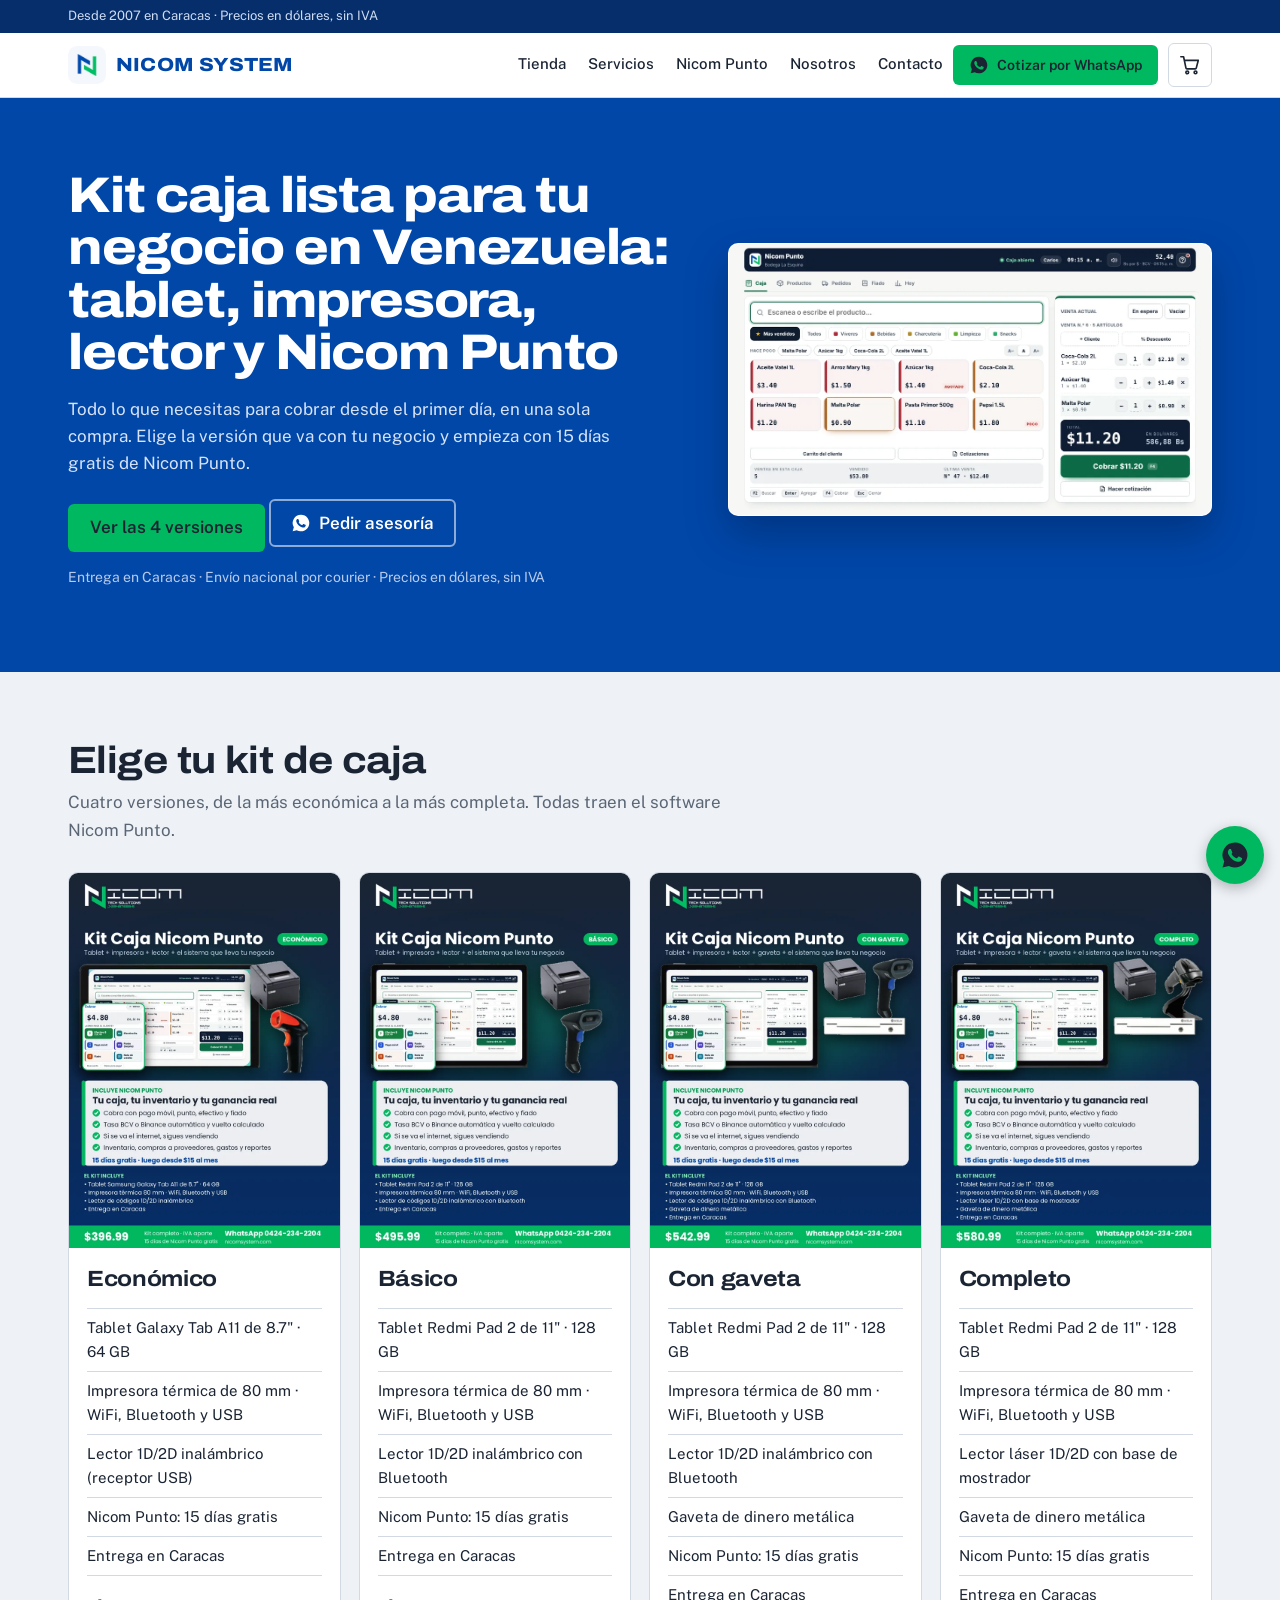
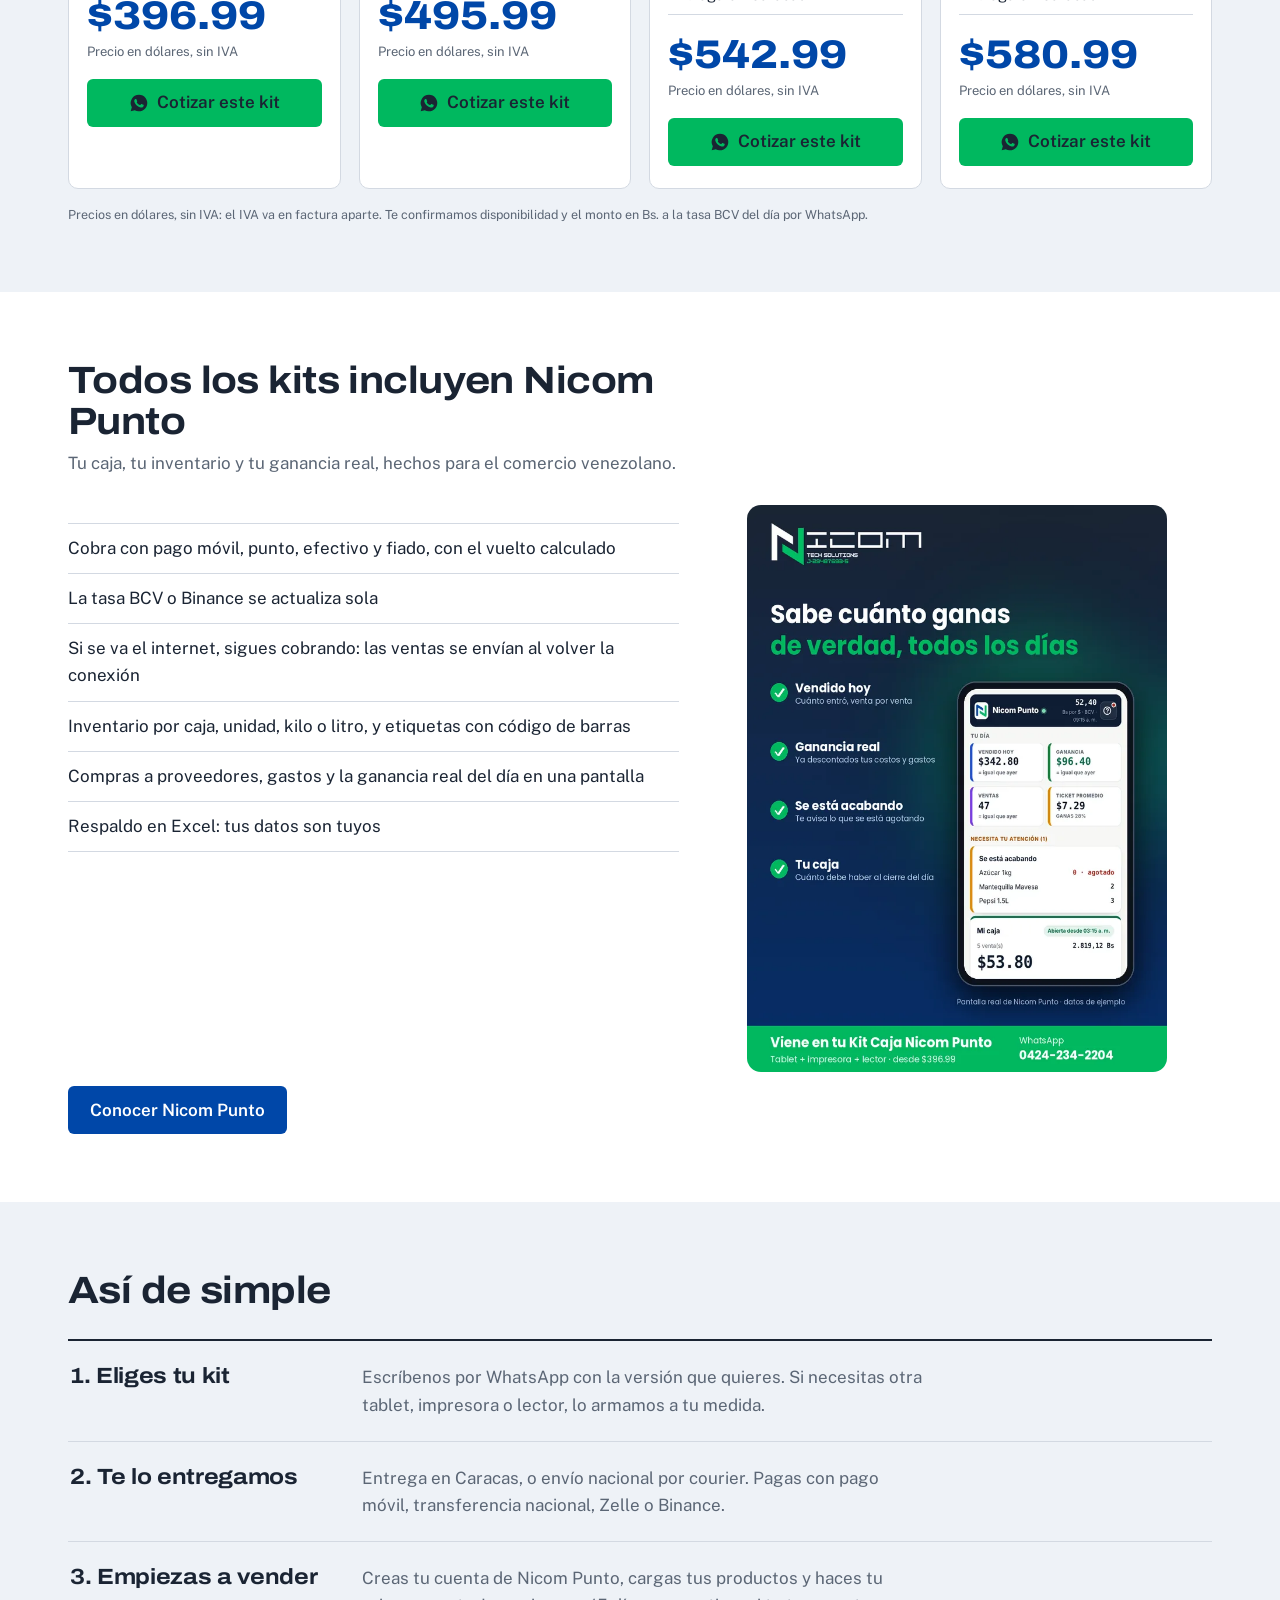
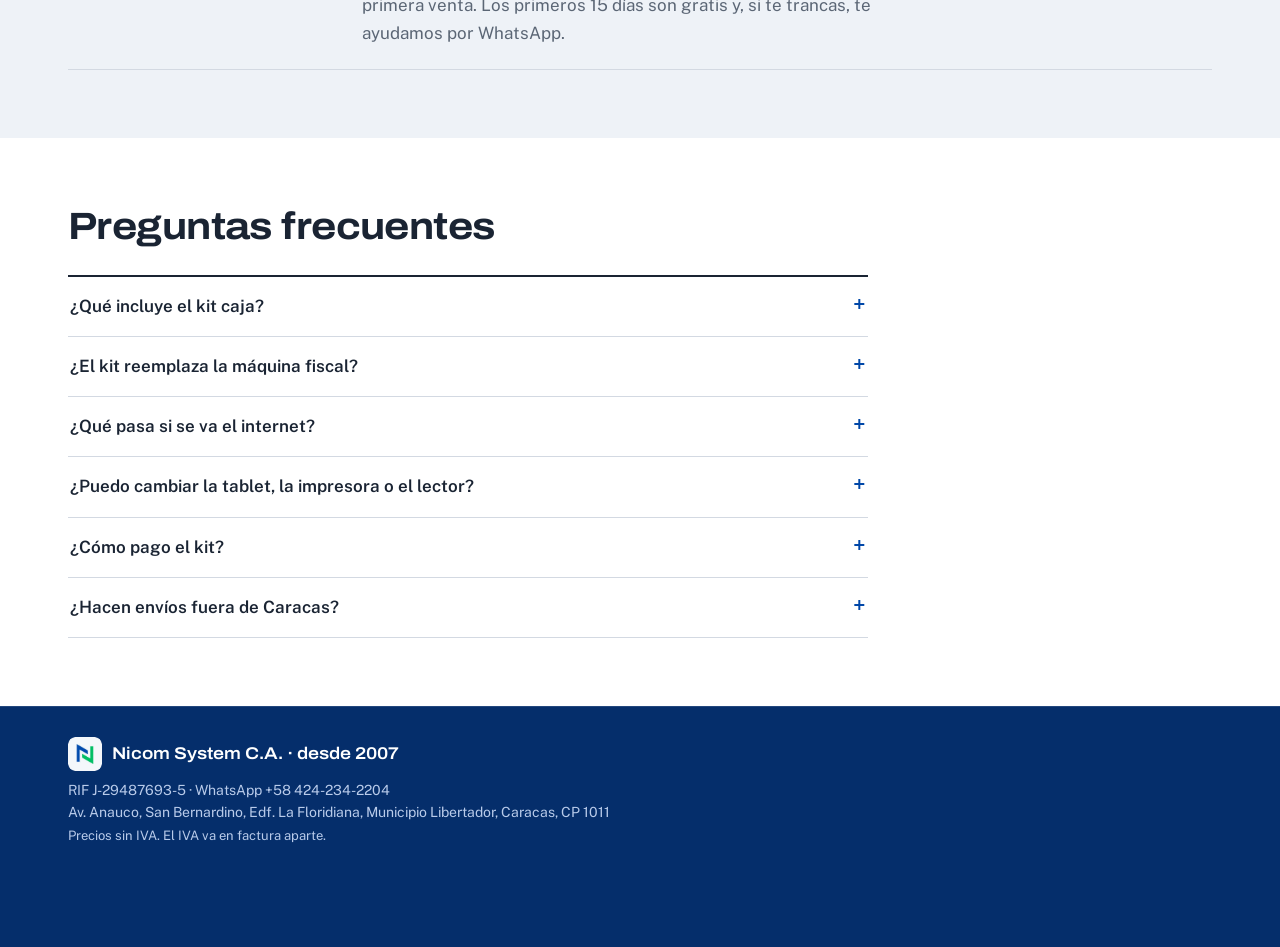
==== kit-caja.html @ 036bb964 "Add files via upload" ====
<!DOCTYPE html>
<html lang="es">
<head>
<meta charset="utf-8">
<meta name="viewport" content="width=device-width, initial-scale=1">
<title>Kit caja registradora para bodegas y comercios en Venezuela: tablet, impresora y Nicom Punto | Nicom System</title>
<meta name="description" content="Kit caja lista para tu negocio en Venezuela: tablet, impresora térmica de 80 mm, lector de códigos de barras y Nicom Punto con 15 días gratis. 4 versiones desde $396.99. Entrega en Caracas.">
<link rel="canonical" href="https://nicomsystem.com/kit-caja.html">
<meta property="og:type" content="website">
<meta property="og:title" content="Kit caja lista para tu negocio en Venezuela | Nicom System">
<meta property="og:description" content="Tablet, impresora térmica, lector de códigos y Nicom Punto con 15 días gratis. 4 versiones, entrega en Caracas.">
<meta property="og:url" content="https://nicomsystem.com/kit-caja.html">
<meta property="og:image" content="https://nicomsystem.com/img/kit-basico.webp">
<meta name="theme-color" content="#0047A8">
<link rel="icon" type="image/png" href="img/logo-nicom.png">
<link rel="apple-touch-icon" href="img/logo-nicom.png">
<link rel="preconnect" href="https://fonts.googleapis.com">
<link rel="preconnect" href="https://fonts.gstatic.com" crossorigin>
<link rel="stylesheet" href="https://fonts.googleapis.com/css2?family=Archivo:wdth,wght@100,500..800&family=Public+Sans:wght@400;500;600&display=swap">
<script type="application/ld+json">{"@context":"https://schema.org","@type":"BreadcrumbList","itemListElement":[{"@type":"ListItem","position":1,"name":"Inicio","item":"https://nicomsystem.com/"},{"@type":"ListItem","position":2,"name":"Kit Caja Nicom Punto","item":"https://nicomsystem.com/kit-caja.html"}]}</script>
<script type="application/ld+json">{"@context":"https://schema.org","@type":"ItemList","name":"Kit Caja Nicom Punto","itemListElement":[{"@type":"ListItem","position":1,"item":{"@type":"Product","name":"Kit Caja Nicom Punto Económico","description":"Tablet Samsung Galaxy Tab A11, impresora térmica de 80 mm, lector de códigos de barras 1D/2D y Nicom Punto.","brand":{"@type":"Brand","name":"Nicom System"}}},{"@type":"ListItem","position":2,"item":{"@type":"Product","name":"Kit Caja Nicom Punto Básico","description":"Tablet Redmi Pad 2 de 11 pulgadas, impresora térmica de 80 mm, lector de códigos de barras 1D/2D y Nicom Punto.","brand":{"@type":"Brand","name":"Nicom System"}}},{"@type":"ListItem","position":3,"item":{"@type":"Product","name":"Kit Caja Nicom Punto con Gaveta","description":"Tablet Redmi Pad 2, impresora térmica de 80 mm, lector de códigos de barras, gaveta de dinero y Nicom Punto.","brand":{"@type":"Brand","name":"Nicom System"}}},{"@type":"ListItem","position":4,"item":{"@type":"Product","name":"Kit Caja Nicom Punto Completo","description":"Tablet Redmi Pad 2, impresora térmica de 80 mm, lector láser con base de mostrador, gaveta de dinero y Nicom Punto.","brand":{"@type":"Brand","name":"Nicom System"}}}]}</script>
<script type="application/ld+json">{"@context":"https://schema.org","@type":"FAQPage","mainEntity":[{"@type":"Question","name":"¿Qué incluye el kit caja?","acceptedAnswer":{"@type":"Answer","text":"Una tablet, una impresora térmica de 80 mm, un lector de códigos de barras y el software Nicom Punto con 15 días gratis. Las versiones Con gaveta y Completo agregan una gaveta de dinero."}},{"@type":"Question","name":"¿El kit reemplaza la máquina fiscal?","acceptedAnswer":{"@type":"Answer","text":"No. Nicom Punto es tu caja y tu control interno, y no reemplaza tu medio de facturación."}},{"@type":"Question","name":"¿Qué pasa si se va el internet?","acceptedAnswer":{"@type":"Answer","text":"Puedes seguir cobrando: las ventas se guardan en el equipo y se envían cuando vuelve la conexión."}},{"@type":"Question","name":"¿Cómo pago el kit?","acceptedAnswer":{"@type":"Answer","text":"Con pago móvil, transferencia nacional, Zelle o Binance. Te confirmamos el monto exacto en Bs. a la tasa BCV del día antes de que pagues."}}]}</script>
<link rel="stylesheet" href="estilos.css?v=8">
<style>
.kits{display:grid;gap:18px;grid-template-columns:1fr}
.kit{background:#fff;border:1px solid var(--linea);border-radius:10px;overflow:hidden;display:flex;flex-direction:column}
.kit img{width:100%;height:auto;display:block;background:#0f1b2d}
.kit-b{padding:18px 18px 22px;display:flex;flex-direction:column;gap:6px;flex:1}
.kit-b h3{font-size:22px}
.kit-b .lista{margin:8px 0 10px;font-size:15px}.kit-b .lista li{padding:7px 0}
.kit-precio{font-size:40px;margin-top:4px}
.mini2{font-size:13px;color:var(--gris);margin-bottom:10px}
.punto-g{display:grid;gap:24px;grid-template-columns:1fr;align-items:start}
.punto-img img{width:100%;max-width:420px;height:auto;border-radius:14px;display:block;margin:0 auto}
@media(min-width:700px){.kits{grid-template-columns:1fr 1fr}}
@media(min-width:1000px){.kits{grid-template-columns:repeat(4,1fr)}.punto-g{grid-template-columns:1.2fr 1fr}}
</style>
</head>
<body>
<div class="franja"><div class="wrap" id="franja">Desde 2007 en Caracas · Precios en dólares, sin IVA</div></div>

<!-- ===== ENCABEZADO ===== -->
<header class="top">
  <div class="wrap nav">
    <a class="brand" href="./" aria-label="Nicom System C.A., inicio"><img src="img/logo-nicom.png" alt="Logo de Nicom System" width="38" height="38">NICOM SYSTEM</a>
    <nav class="menu" aria-label="Principal">
      <a href="tienda.html">Tienda</a><a href="servicios.html">Servicios</a><a href="nicom-punto.html">Nicom Punto</a><a href="nosotros.html">Nosotros</a><a href="nosotros.html#contacto">Contacto</a>
    </nav>
    <a class="btn btn-verde btn-sm" data-wa="Hola Nicom System, quiero una cotización de: ____." href="#" rel="noopener"><svg class="wa" viewBox="0 0 24 24"><use href="#iwa"/></svg>Cotizar por WhatsApp</a>
    <button class="cart-btn" id="btnCarrito" aria-label="Ver pedido"><svg class="i" viewBox="0 0 24 24"><circle cx="9" cy="20" r="1.5"/><circle cx="18" cy="20" r="1.5"/><path d="M2 3h3l2.6 12.4a1 1 0 0 0 1 .8h9.2a1 1 0 0 0 1-.8L21 7H6"/></svg><b id="cartN" data-n="0"></b></button>
    <button class="burger" id="burger" aria-label="Abrir menú" aria-expanded="false"><svg class="i" viewBox="0 0 24 24"><path d="M3 6h18M3 12h18M3 18h18"/></svg></button>
  </div>
  <div class="mmenu" id="mmenu">
    <a href="tienda.html">Tienda</a><a href="servicios.html">Servicios</a><a href="nicom-punto.html">Nicom Punto</a><a href="nosotros.html">Nosotros</a><a href="nosotros.html#contacto">Contacto</a>
    <a class="btn btn-verde" data-wa="Hola Nicom System, quiero una cotización de: ____." href="#" rel="noopener">Cotizar por WhatsApp</a>
  </div>
</header>

<main id="inicio">

<!-- ===== HERO ===== -->
<section class="hero azul">
  <div class="wrap hero-g">
    <div>
      <h1 class="h1-punto">Kit caja lista para tu negocio en Venezuela: tablet, impresora, lector y Nicom Punto</h1>
      <p class="sub">Todo lo que necesitas para cobrar desde el primer día, en una sola compra. Elige la versión que va con tu negocio y empieza con 15 días gratis de Nicom Punto.</p>
      <a class="btn btn-verde" href="#versiones">Ver las 4 versiones</a>
      <a class="btn btn-linea" data-wa="Hola Nicom System, quiero armar mi kit de caja. ¿Me asesoran?" href="#" rel="noopener"><svg class="wa" viewBox="0 0 24 24"><use href="#iwa"/></svg>Pedir asesoría</a>
      <p class="mini">Entrega en Caracas · Envío nacional por courier · Precios en dólares, sin IVA</p>
    </div>
    <div class="shot-hero"><img src="img/pc-caja.webp" width="1100" height="619" alt="Pantalla de caja de Nicom Punto con productos, carrito y total en dólares y bolívares"></div>
  </div>
</section>

<!-- ===== VERSIONES ===== -->
<section class="banda" id="versiones">
  <div class="wrap">
    <div class="sec-head"><h2>Elige tu kit de caja</h2><p>Cuatro versiones, de la más económica a la más completa. Todas traen el software Nicom Punto.</p></div>
    <div class="kits">
      <article class="kit" data-kit="Kit Caja Nicom Punto Económico">
        <img src="img/kit-economico.webp" width="720" height="1000" loading="lazy" alt="Kit Caja Nicom Punto Económico: tablet, impresora térmica de 80 mm, lector de códigos de barras con Nicom Punto">
        <div class="kit-b">
          <h3>Económico</h3>
          <ul class="lista">
            <li>Tablet Galaxy Tab A11 de 8.7" · 64 GB</li>
            <li>Impresora térmica de 80 mm · WiFi, Bluetooth y USB</li>
            <li>Lector 1D/2D inalámbrico (receptor USB)</li>
            <li>Nicom Punto: 15 días gratis</li>
            <li>Entrega en Caracas</li>
          </ul>
          <p class="precio kit-precio" data-kp>$396.99</p>
          <p class="mini2 kit-bs" data-kbs>Precio en dólares, sin IVA</p>
          <a class="btn btn-verde" data-wa="Hola Nicom System, quiero el Kit Caja Nicom Punto Económico. ¿Está disponible?" href="#" rel="noopener"><svg class="wa" viewBox="0 0 24 24"><use href="#iwa"/></svg>Cotizar este kit</a>
        </div>
      </article>
      <article class="kit" data-kit="Kit Caja Nicom Punto Básico">
        <img src="img/kit-basico.webp" width="720" height="1000" loading="lazy" alt="Kit Caja Nicom Punto Básico: tablet, impresora térmica de 80 mm, lector de códigos de barras con Nicom Punto">
        <div class="kit-b">
          <h3>Básico</h3>
          <ul class="lista">
            <li>Tablet Redmi Pad 2 de 11" · 128 GB</li>
            <li>Impresora térmica de 80 mm · WiFi, Bluetooth y USB</li>
            <li>Lector 1D/2D inalámbrico con Bluetooth</li>
            <li>Nicom Punto: 15 días gratis</li>
            <li>Entrega en Caracas</li>
          </ul>
          <p class="precio kit-precio" data-kp>$495.99</p>
          <p class="mini2 kit-bs" data-kbs>Precio en dólares, sin IVA</p>
          <a class="btn btn-verde" data-wa="Hola Nicom System, quiero el Kit Caja Nicom Punto Básico. ¿Está disponible?" href="#" rel="noopener"><svg class="wa" viewBox="0 0 24 24"><use href="#iwa"/></svg>Cotizar este kit</a>
        </div>
      </article>
      <article class="kit" data-kit="Kit Caja Nicom Punto con Gaveta">
        <img src="img/kit-con-gaveta.webp" width="720" height="1000" loading="lazy" alt="Kit Caja Nicom Punto con Gaveta: tablet, impresora térmica de 80 mm, lector de códigos de barras y gaveta de dinero con Nicom Punto">
        <div class="kit-b">
          <h3>Con gaveta</h3>
          <ul class="lista">
            <li>Tablet Redmi Pad 2 de 11" · 128 GB</li>
            <li>Impresora térmica de 80 mm · WiFi, Bluetooth y USB</li>
            <li>Lector 1D/2D inalámbrico con Bluetooth</li><li>Gaveta de dinero metálica</li>
            <li>Nicom Punto: 15 días gratis</li>
            <li>Entrega en Caracas</li>
          </ul>
          <p class="precio kit-precio" data-kp>$542.99</p>
          <p class="mini2 kit-bs" data-kbs>Precio en dólares, sin IVA</p>
          <a class="btn btn-verde" data-wa="Hola Nicom System, quiero el Kit Caja Nicom Punto con Gaveta. ¿Está disponible?" href="#" rel="noopener"><svg class="wa" viewBox="0 0 24 24"><use href="#iwa"/></svg>Cotizar este kit</a>
        </div>
      </article>
      <article class="kit" data-kit="Kit Caja Nicom Punto Completo">
        <img src="img/kit-completo.webp" width="720" height="1000" loading="lazy" alt="Kit Caja Nicom Punto Completo: tablet, impresora térmica de 80 mm, lector de códigos de barras y gaveta de dinero con Nicom Punto">
        <div class="kit-b">
          <h3>Completo</h3>
          <ul class="lista">
            <li>Tablet Redmi Pad 2 de 11" · 128 GB</li>
            <li>Impresora térmica de 80 mm · WiFi, Bluetooth y USB</li>
            <li>Lector láser 1D/2D con base de mostrador</li><li>Gaveta de dinero metálica</li>
            <li>Nicom Punto: 15 días gratis</li>
            <li>Entrega en Caracas</li>
          </ul>
          <p class="precio kit-precio" data-kp>$580.99</p>
          <p class="mini2 kit-bs" data-kbs>Precio en dólares, sin IVA</p>
          <a class="btn btn-verde" data-wa="Hola Nicom System, quiero el Kit Caja Nicom Punto Completo. ¿Está disponible?" href="#" rel="noopener"><svg class="wa" viewBox="0 0 24 24"><use href="#iwa"/></svg>Cotizar este kit</a>
        </div>
      </article>
    </div>
    <p class="iva" style="margin-top:18px">Precios en dólares, sin IVA: el IVA va en factura aparte. Te confirmamos disponibilidad y el monto en Bs. a la tasa BCV del día por WhatsApp.</p>
  </div>
</section>

<!-- ===== NICOM PUNTO ===== -->
<section>
  <div class="wrap">
    <div class="sec-head"><h2>Todos los kits incluyen Nicom Punto</h2><p>Tu caja, tu inventario y tu ganancia real, hechos para el comercio venezolano.</p></div>
    <div class="punto-g">
      <ul class="lista">
        <li>Cobra con pago móvil, punto, efectivo y fiado, con el vuelto calculado</li>
        <li>La tasa BCV o Binance se actualiza sola</li>
        <li>Si se va el internet, sigues cobrando: las ventas se envían al volver la conexión</li>
        <li>Inventario por caja, unidad, kilo o litro, y etiquetas con código de barras</li>
        <li>Compras a proveedores, gastos y la ganancia real del día en una pantalla</li>
        <li>Respaldo en Excel: tus datos son tuyos</li>
      </ul>
      <div class="punto-img"><img src="img/nicom-punto-ganancia.webp" width="720" height="973" loading="lazy" alt="Pantalla Hoy de Nicom Punto: vendido, ganancia, ventas y productos que se agotan"></div>
    </div>
    <p style="margin-top:14px"><a class="btn btn-azul" href="nicom-punto.html">Conocer Nicom Punto</a></p>
  </div>
</section>

<!-- ===== COMO FUNCIONA ===== -->
<section class="banda">
  <div class="wrap">
    <div class="sec-head"><h2>Así de simple</h2></div>
    <div class="filas">
      <div class="fila"><h3>1. Eliges tu kit</h3><p>Escríbenos por WhatsApp con la versión que quieres. Si necesitas otra tablet, impresora o lector, lo armamos a tu medida.</p></div>
      <div class="fila"><h3>2. Te lo entregamos</h3><p>Entrega en Caracas, o envío nacional por courier. Pagas con pago móvil, transferencia nacional, Zelle o Binance.</p></div>
      <div class="fila"><h3>3. Empiezas a vender</h3><p>Creas tu cuenta de Nicom Punto, cargas tus productos y haces tu primera venta. Los primeros 15 días son gratis y, si te trancas, te ayudamos por WhatsApp.</p></div>
    </div>
  </div>
</section>

<!-- ===== PREGUNTAS ===== -->
<section>
  <div class="wrap">
    <div class="sec-head"><h2>Preguntas frecuentes</h2></div>
    <div class="faqs">
      <details class="faq"><summary>¿Qué incluye el kit caja?</summary><p>Una tablet, una impresora térmica de 80 mm para tus tickets, un lector de códigos de barras y el software Nicom Punto con 15 días gratis. Las versiones Con gaveta y Completo agregan una gaveta de dinero.</p></details>
      <details class="faq"><summary>¿El kit reemplaza la máquina fiscal?</summary><p>No. Nicom Punto es tu caja y tu control interno, y no reemplaza tu medio de facturación. Si necesitas una máquina fiscal, también te asesoramos.</p></details>
      <details class="faq"><summary>¿Qué pasa si se va el internet?</summary><p>Puedes seguir cobrando: las ventas se guardan en el equipo y se envían cuando vuelve la conexión.</p></details>
      <details class="faq"><summary>¿Puedo cambiar la tablet, la impresora o el lector?</summary><p>Sí. Escríbenos por WhatsApp y armamos el kit con lo que necesita tu negocio.</p></details>
      <details class="faq"><summary>¿Cómo pago el kit?</summary><p>Con pago móvil, transferencia nacional, Zelle o Binance. Te confirmamos disponibilidad y el monto exacto en Bs. a la tasa BCV del día antes de que pagues.</p></details>
      <details class="faq"><summary>¿Hacen envíos fuera de Caracas?</summary><p>Sí, hacemos entrega en Caracas y envío nacional por courier.</p></details>
    </div>
  </div>
</section>

</main>

<footer>
  <div class="wrap">
    <div class="fbrand"><img src="img/logo-nicom.png" alt="" width="34" height="34" loading="lazy">Nicom System C.A. · desde 2007</div>
    RIF J-29487693-5 · WhatsApp +58 424-234-2204<br>
    Av. Anauco, San Bernardino, Edf. La Floridiana, Municipio Libertador, Caracas, CP 1011<br>
    <span style="font-size:13px">Precios sin IVA. El IVA va en factura aparte.</span>
  </div>
</footer>

<a class="fwa" data-wa="Hola Nicom System, quiero una cotización de: ____." href="#" rel="noopener" aria-label="Escribir por WhatsApp"><svg class="wa" viewBox="0 0 24 24"><use href="#iwa"/></svg></a>

<svg width="0" height="0" style="position:absolute" aria-hidden="true"><symbol id="iwa" viewBox="0 0 24 24"><path d="M12 2a10 10 0 0 0-8.6 15.1L2 22l5-1.3A10 10 0 1 0 12 2zm5.2 14.2c-.2.6-1.3 1.2-1.8 1.2-.5.1-1 .2-3.3-.7-2.8-1.1-4.6-4-4.7-4.2-.1-.2-1.1-1.5-1.1-2.8 0-1.3.7-1.9.9-2.2.2-.3.5-.3.7-.3h.5c.2 0 .4 0 .6.5.2.6.8 2 .8 2.1.1.1.1.3 0 .4l-.3.5c-.1.2-.3.3-.1.6.2.3.7 1.2 1.5 1.9 1 .9 1.9 1.2 2.2 1.3.3.1.4.1.6-.1.2-.2.7-.8.9-1.1.2-.3.4-.2.6-.1l1.9.9c.3.1.5.2.5.3.1.1.1.6-.1 1.2z"/></symbol></svg>

<!-- ===== CARRITO ===== -->
<div class="ov" id="ov"></div>
<aside class="drawer" id="drawer" aria-label="Tu pedido" aria-hidden="true">
  <header><h2 style="font-size:20px">Tu pedido</h2><button class="x" id="cerrarCarrito" aria-label="Cerrar">×</button></header>
  <div class="items" id="items"></div>
  <div class="foot" id="footCarrito">
    <div class="tot"><span>Total</span><span id="totUsd">$0.00</span></div>
    <div class="iva" id="totBs" style="margin-top:2px"></div>
    <div class="iva">Precios sin IVA. El IVA va en factura aparte.</div>
    <button class="btn btn-azul" id="btnPagar">Solicitar mi pedido</button>
    <button class="btn btn-borde" id="btnVaciar" style="min-height:40px;font-size:14px">Vaciar pedido</button>
  </div>
</aside>

<!-- ===== MODAL DE PAGO ===== -->
<dialog id="dlgPago"><div class="dg co">
  <button class="x" data-close aria-label="Cerrar">×</button>
  <h2>Confirma tu pedido</h2>
  <div class="iva" id="resPago"></div>
  <label for="pNombre" style="font-size:14px;font-weight:600;display:block;margin-top:14px">Tu nombre</label>
  <input id="pNombre" autocomplete="name" maxlength="80" placeholder="Para identificar tu pedido">
  <label for="pTel" style="font-size:14px;font-weight:600;display:block;margin-top:12px">Tu WhatsApp</label>
  <input id="pTel" type="tel" inputmode="tel" autocomplete="tel" maxlength="20" placeholder="Ej: 0424 234 2204">
  <p style="font-weight:600;margin-top:12px">¿Cómo lo recibes?</p>
  <div class="metodos" id="entregas">
    <label><input type="radio" name="entrega" value="delivery" checked>Delivery en Caracas</label>
    <label><input type="radio" name="entrega" value="courier">Envío nacional por courier</label>
  </div>
  <label for="pZona" id="lblZona" style="font-size:14px;font-weight:600;display:block">Zona o urbanización en Caracas</label>
  <input id="pZona" maxlength="100" placeholder="Ej: San Bernardino">
  <div class="err" id="ePago" style="color:#B3261E"></div>
  <p style="font-weight:600;margin-top:8px">¿Cómo prefieres pagar?</p>
  <div class="metodos" id="metodos">
    <label><input type="radio" name="metodo" value="Pago Móvil" checked>Pago Móvil</label>
    <label><input type="radio" name="metodo" value="Transferencia">Transferencia nacional</label>
    <label><input type="radio" name="metodo" value="Zelle">Zelle</label>
    <label><input type="radio" name="metodo" value="Binance / USDT">Binance P2P / USDT</label>
    <label><input type="radio" name="metodo" value="Efectivo">Efectivo</label>
  </div>
  <p class="iva"><strong>No pagas ahora.</strong> Te respondemos por WhatsApp con la disponibilidad, el tiempo de entrega y el monto exacto en Bs. a la tasa BCV del día. Solo pagas cuando tú lo confirmes.</p>
  <button class="btn btn-verde" id="btnEnviar" style="width:100%;margin-top:14px;white-space:normal"><svg class="wa" viewBox="0 0 24 24"><use href="#iwa"/></svg>Enviar solicitud por WhatsApp</button>
</div></dialog>

<!-- ===== MODAL DE PRODUCTO ===== -->
<dialog id="dlgProd"><div class="dg" id="prodBody"></div></dialog>

<div class="toast" id="toast" role="status"></div>

<script src="nicom.js?v=10" defer></script>
<script>
(function(){
  var URL='https://tkhzuopapvclmcgxyood.supabase.co',KEY='eyJhbGciOiJIUzI1NiIsInR5cCI6IkpXVCJ9.eyJpc3MiOiJzdXBhYmFzZSIsInJlZiI6InRraHp1b3BhcHZjbG1jZ3h5b29kIiwicm9sZSI6ImFub24iLCJpYXQiOjE3ODgyMDAzNTIsImV4cCI6MjEwMzc3NjM1Mn0.26o1jnPJzcokhweNiMpOB5A3rsUE3ZjxVV9YucD9ByU',SLUG='nicom';
  fetch(URL+'/rest/v1/vista_catalogo_publico?select=nombre,precio_efectivo_usd,precio_bs,stock&tenant_slug=eq.'+SLUG+'&nombre=ilike.Kit%20Caja%20Nicom%20Punto*',{headers:{apikey:KEY,Authorization:'Bearer '+KEY}})
  .then(function(r){return r.json()}).then(function(rows){
    if(!Array.isArray(rows))return;
    rows.forEach(function(p){
      var el=document.querySelector('.kit[data-kit="'+p.nombre+'"]'); if(!el)return;
      var pr=Number(p.precio_efectivo_usd); if(pr>0)el.querySelector('[data-kp]').textContent='$'+pr.toFixed(2);
      var bs=Number(p.precio_bs); if(bs>0)el.querySelector('[data-kbs]').textContent='≈ '+bs.toLocaleString('es-VE',{maximumFractionDigits:2})+' Bs. a la tasa BCV · sin IVA';
    });
  }).catch(function(){});
})();
</script>

</body>
</html>
---- estilos.css ----
/* Paleta tomada del logo: azul y verde de la N. */
:root{--azul:#0047A8;--azul-o:#052E6B;--verde:#00B85F;--verde-o:#00A152;--tinta:#1A2433;--gris:#5B6675;--linea:#D3D9E2;--banda:#EEF2F7;--blanco:#fff;--ambar-f:#FFE9B8;--ambar-t:#6B4200}
*{box-sizing:border-box;margin:0;padding:0}
html{scroll-behavior:smooth;scroll-padding-top:72px}
body{font-family:"Public Sans",system-ui,-apple-system,"Segoe UI",sans-serif;font-size:16px;line-height:1.6;color:var(--tinta);background:var(--blanco);-webkit-font-smoothing:antialiased}
img{max-width:100%;display:block}
h1,h2,h3,.tit{font-family:Archivo,"Public Sans",system-ui,sans-serif;font-stretch:112%;font-weight:700;line-height:1.08;letter-spacing:-.015em}
h1{font-size:32px;overflow-wrap:break-word;font-weight:800;line-height:1.02;letter-spacing:-.025em}
h2{font-size:28px}h3{font-size:19px;line-height:1.25}
a{color:inherit}button{font:inherit;cursor:pointer}
.wrap{max-width:1180px;margin:0 auto;padding:0 18px}
section{padding:44px 0}
.banda{background:var(--banda)}
.azul{background:var(--azul);color:#fff}
.azul-o{background:var(--azul-o);color:#E3EBF8}
.azul h1,.azul h2,.azul-o h2,.azul-o h3{color:#fff}
.sec-head{max-width:700px;margin-bottom:28px}
.sec-head p{color:var(--gris);margin-top:8px}
.azul-o .sec-head p,.azul-o p{color:#B9CBEA}
.btn{display:inline-flex;align-items:center;justify-content:center;gap:8px;min-height:48px;padding:0 20px;border-radius:6px;border:2px solid transparent;font-weight:600;text-decoration:none;transition:background .15s,color .15s;white-space:nowrap;text-align:center}
.btn-azul{background:var(--azul);color:#fff}.btn-azul:hover{background:var(--azul-o)}
.btn-verde{background:var(--verde);color:var(--tinta)}.btn-verde:hover{background:var(--verde-o)}
.btn-borde{border-color:var(--azul);color:var(--azul);background:transparent}.btn-borde:hover{background:var(--azul);color:#fff}
.btn-blanco{background:#fff;color:var(--azul)}.btn-blanco:hover{background:var(--banda)}
.btn-linea{border-color:rgba(255,255,255,.55);color:#fff;background:transparent}.btn-linea:hover{background:rgba(255,255,255,.12)}
.btn-sm{min-height:40px;padding:0 14px;font-size:14px}
:focus-visible{outline:3px solid var(--verde);outline-offset:2px}
svg.wa{width:20px;height:20px;fill:currentColor;flex:none}
svg.i{width:22px;height:22px;fill:none;stroke:currentColor;stroke-width:1.8;stroke-linecap:round;stroke-linejoin:round;flex:none}
/* franja superior con la tasa */
.franja{background:var(--azul-o);color:#CFDCF2;font-size:13px;padding:6px 0}
/* encabezado */
header.top{position:sticky;top:0;z-index:50;background:#fff;border-bottom:1px solid var(--linea)}
.nav{display:flex;align-items:center;gap:10px;height:64px}.cart-btn,.burger{flex:none;min-width:44px}
.brand{display:flex;align-items:center;gap:10px;text-decoration:none;margin-right:auto;font-family:Archivo,sans-serif;font-stretch:112%;font-weight:800;font-size:19px;letter-spacing:.01em;color:var(--azul)}
.brand img{width:38px;height:38px;border-radius:8px}
.menu{display:none;gap:22px}
.menu a{text-decoration:none;font-size:15px;font-weight:500;color:var(--tinta);padding:6px 0;border-bottom:2px solid transparent}
.menu a:hover{border-color:var(--verde)}
.cart-btn{position:relative;background:#fff;border:1px solid var(--linea);color:var(--tinta);border-radius:6px;width:44px;height:44px;display:grid;place-items:center}
.cart-btn b{position:absolute;top:-7px;right:-7px;background:var(--azul);color:#fff;font-size:12px;min-width:20px;height:20px;border-radius:10px;display:grid;place-items:center;padding:0 5px}
.cart-btn b[data-n="0"]{display:none}
.burger{background:#fff;border:1px solid var(--linea);color:var(--tinta);width:44px;height:44px;border-radius:6px;display:grid;place-items:center}
.nav .btn-verde{display:none}
.mmenu{display:none;background:#fff;padding:4px 18px 16px;border-bottom:1px solid var(--linea)}
.mmenu.open{display:block}
.mmenu a{display:block;padding:13px 0;text-decoration:none;border-bottom:1px solid var(--linea);font-weight:500}
.mmenu .btn{margin-top:12px;width:100%;border:0}
/* hero */
.hero{padding:44px 0 52px}
.hero-g{display:grid;gap:32px;grid-template-columns:minmax(0,1fr)}.hero-g>*{min-width:0}
.hero p.sub{font-size:17px;color:#D7E3F7;max-width:560px;margin:16px 0 22px}
.hs{display:flex;gap:8px;max-width:560px}
.hs input{flex:1;min-width:0;min-height:52px;border:0;border-radius:6px;padding:0 16px;font:inherit;color:var(--tinta)}
.hs .btn{min-height:52px}
.sug{display:flex;flex-wrap:wrap;gap:6px 14px;margin:14px 0 22px;font-size:14px}
.sug button{background:none;border:0;color:#D7E3F7;text-decoration:underline;text-underline-offset:3px;padding:0 8px;min-height:44px}.sug{gap:0 6px}
.sug span{color:#9DB6DE}
.lista-p{background:#fff;color:var(--tinta);border-radius:8px;padding:6px 18px 10px;align-self:start}
.lista-p h2{color:var(--tinta);font-size:17px;padding:14px 0 8px;border-bottom:2px solid var(--tinta)}
.pl{display:grid;grid-template-columns:1fr auto;gap:12px;width:100%;text-align:left;background:none;border:0;border-bottom:1px solid var(--linea);padding:12px 0;align-items:baseline}
.pl:last-child{border-bottom:0}
.pl .pn{font-size:14px;line-height:1.35;display:-webkit-box;-webkit-line-clamp:2;-webkit-box-orient:vertical;overflow:hidden}
.pl .pp{font-family:Archivo,sans-serif;font-weight:700;font-variant-numeric:tabular-nums;white-space:nowrap;text-align:right}
.pl .pp s{display:block;font-weight:400;font-size:12px;color:var(--gris)}
.pl:hover .pn{text-decoration:underline}
.colder{align-self:start;min-width:0}
.vit{background:#fff;color:var(--tinta);border-radius:8px;overflow:hidden}
.vit-img{display:grid;place-items:center;width:100%;aspect-ratio:4/3;background:#fff;border:0;padding:18px;cursor:pointer}
.vit-img img{width:100%;height:100%;object-fit:contain}
.vit-b{padding:16px 18px 18px;border-top:4px solid var(--verde)}
.vit-top{display:flex;justify-content:space-between;gap:10px;font-size:13px;color:var(--gris)}
.vit-b h2{color:var(--tinta);font-size:19px;line-height:1.25;margin:6px 0 2px;display:-webkit-box;-webkit-line-clamp:2;-webkit-box-orient:vertical;overflow:hidden}
.vit-b .price{font-size:30px}
.vit-acc{display:flex;gap:8px;margin-top:14px}
.vit-acc .vit-nav{min-width:48px;padding:0;font-size:26px;line-height:1}
.vit-acc #vitAdd{flex:1}
.ben{padding:26px 0;background:#fff;border-bottom:1px solid var(--linea)}
.ben-g{display:grid;grid-template-columns:1fr 1fr;gap:18px 14px}
.ben .b{display:flex;gap:10px;align-items:flex-start}
.ben .b svg{color:var(--verde-o);width:28px;height:28px;margin-top:2px}
.ben .b strong{display:block;font-family:Archivo,sans-serif;font-stretch:108%;font-size:15px;line-height:1.25}
.ben .b span{display:block;font-size:13px;color:var(--gris);line-height:1.35;margin-top:2px}
@media(min-width:900px){.ben-g{grid-template-columns:repeat(4,1fr);gap:24px}.vit-b h2{font-size:22px}}
/* índice de categorías */
.indice{display:grid;gap:0 40px;border-top:2px solid var(--tinta)}
.idx{display:flex;justify-content:space-between;align-items:baseline;gap:12px;width:100%;text-align:left;background:none;border:0;border-bottom:1px solid var(--linea);padding:16px 2px;text-decoration:none;color:inherit}
.idx .nm{font-family:Archivo,sans-serif;font-stretch:108%;font-weight:700;font-size:19px}
.idx .nt{font-size:14px;color:var(--gris);display:block;font-weight:400;font-family:"Public Sans",sans-serif;margin-top:2px}
.idx .ct{font-size:14px;color:var(--gris);font-variant-numeric:tabular-nums;white-space:nowrap}
.idx:hover{background:var(--banda)}
.idx:hover .nm{color:var(--azul)}
/* productos: rejilla con líneas compartidas, como un catálogo impreso */
.grid{display:grid;grid-template-columns:repeat(2,1fr);border-top:1px solid var(--linea);border-left:1px solid var(--linea);background:#fff}
.card{border-right:1px solid var(--linea);border-bottom:1px solid var(--linea);display:flex;flex-direction:column;min-width:0}
.card-img{aspect-ratio:1/1;background:#fff;border:0;display:grid;place-items:center;position:relative;padding:14px;width:100%}
.card-img img{width:100%;height:100%;object-fit:contain}
.card-img img.phl{width:44%;height:auto;opacity:.18;filter:grayscale(1)}
.tag{position:absolute;top:8px;left:8px;font-size:12px;font-weight:600;padding:2px 8px;border-radius:3px;background:var(--ambar-f);color:var(--ambar-t)}
.tag.gris{background:var(--banda);color:var(--gris)}
.card-b{padding:4px 12px 14px;display:flex;flex-direction:column;gap:3px;flex:1}
.card .cat{font-size:13px;color:var(--gris)}
.card h3{font-family:"Public Sans",sans-serif;font-stretch:100%;font-weight:600;font-size:14px;line-height:1.35;letter-spacing:0;display:-webkit-box;-webkit-line-clamp:2;-webkit-box-orient:vertical;overflow:hidden;min-height:38px;cursor:pointer}
.price{font-family:Archivo,sans-serif;font-stretch:108%;font-weight:800;font-size:22px;margin-top:6px;font-variant-numeric:tabular-nums;letter-spacing:-.01em}
.price s{font-family:"Public Sans",sans-serif;font-weight:400;font-size:13px;color:var(--gris);margin-left:6px}
.iva{font-size:12.500px;color:var(--gris);line-height:1.35}
.card .btn{width:100%;min-height:42px;font-size:14px;padding:0 8px;white-space:normal;margin-top:10px}
/* tienda */
.tools{display:flex;flex-direction:column;gap:10px;margin-bottom:16px}
.search{display:flex;gap:8px}.search input{flex:1;min-width:0}
.search input,.f input,.f select,.f textarea,.co input,.co select,.co textarea,#selCat{font:inherit;width:100%;min-height:48px;border:1px solid #AEB8C6;border-radius:6px;padding:0 14px;background:#fff;color:var(--tinta)}
.f textarea{padding:12px 14px;min-height:96px;resize:vertical}
.chips{display:flex;gap:6px;overflow-x:auto;padding-bottom:8px;scrollbar-width:thin}
.chip{flex:none;border:1px solid #AEB8C6;background:#fff;border-radius:6px;padding:8px 14px;font-size:14px;min-height:40px;font-weight:500}
.chip.on{background:var(--azul);color:#fff;border-color:var(--azul)}
.estado{color:var(--gris);font-size:14px;margin:6px 0 14px}
.vacio{border:1px dashed #AEB8C6;padding:30px 18px;text-align:center;color:var(--gris);background:#fff}
.vacio .btn{margin-top:14px}
.mas{text-align:center;margin-top:24px}
.skel{height:300px;background:linear-gradient(90deg,#E6EBF2,#F3F6FA,#E6EBF2);background-size:200% 100%;animation:sk 1.3s infinite;border-right:1px solid #fff;border-bottom:1px solid #fff}
@keyframes sk{to{background-position:-200% 0}}
/* qué necesitas */
.probs{border-top:2px solid var(--tinta);max-width:860px}
details.prob{border-bottom:1px solid var(--linea)}
details.prob summary{cursor:pointer;list-style:none;display:flex;justify-content:space-between;gap:16px;align-items:center;padding:18px 2px;font-family:Archivo,sans-serif;font-stretch:108%;font-weight:700;font-size:19px}
details.prob summary::-webkit-details-marker{display:none}
details.prob summary:after{content:"+";font-size:26px;color:var(--azul);line-height:1;font-weight:500}
details.prob[open] summary:after{content:"−"}
.pb{padding:0 2px 20px;max-width:620px}
.pb p{color:var(--gris)}
.pa{display:flex;flex-wrap:wrap;gap:10px;margin-top:14px}
/* texto en columnas */
.dos{display:grid;gap:28px}
.lista{list-style:none;margin:18px 0 24px;border-top:1px solid var(--linea)}
.lista li{padding:11px 0;border-bottom:1px solid var(--linea)}
.azul-o .lista,.azul-o .lista li{border-color:rgba(255,255,255,.2)}
/* punto de venta */
.filas{border-top:2px solid var(--tinta)}
.fila{display:grid;gap:8px;padding:22px 2px;border-bottom:1px solid var(--linea)}
.fila p{color:var(--gris);max-width:560px}
.fila .btn{justify-self:start;margin-top:6px}
/* pasos */
.pasos{display:grid;gap:0;counter-reset:p;border-top:2px solid var(--tinta)}
.paso{padding:20px 2px 20px 50px;border-bottom:1px solid var(--linea);position:relative}
.paso:before{counter-increment:p;content:counter(p);position:absolute;left:2px;top:18px;font-family:Archivo,sans-serif;font-weight:800;font-size:26px;color:var(--azul);font-variant-numeric:tabular-nums}
.paso h3{margin-bottom:4px}.paso p{color:var(--gris)}
.pagos{display:flex;flex-wrap:wrap;gap:8px;margin-top:6px}
.pago{border:1px solid #AEB8C6;border-radius:6px;padding:9px 14px;font-weight:500;background:#fff}
/* nosotros */
.lockup{display:flex;align-items:center;gap:14px;margin-bottom:16px}
.lockup img{width:64px;height:64px;border-radius:12px}
.lk1{display:block;font-family:Archivo,sans-serif;font-stretch:112%;font-weight:800;font-size:26px;line-height:1.1;color:var(--azul)}
.lk2{display:block;font-size:14px;color:var(--gris);margin-top:2px}
/* faq */
details.faq{border-bottom:1px solid var(--linea)}
.faqs{border-top:2px solid var(--tinta);max-width:800px}
details.faq summary{cursor:pointer;font-weight:600;padding:16px 2px;list-style:none;display:flex;justify-content:space-between;gap:12px}
details.faq summary::-webkit-details-marker{display:none}
details.faq summary:after{content:"+";color:var(--azul);font-size:22px;line-height:1}
details.faq[open] summary:after{content:"−"}
details.faq p{padding:0 2px 16px;color:var(--gris)}
/* contacto */
.f{display:grid;gap:12px}
.f label{font-size:14px;font-weight:600;display:block;margin-bottom:4px}
.err{color:#FFD2D2;font-size:13px;min-height:18px}
.contacto-datos{list-style:none;margin-top:18px;border-top:1px solid rgba(255,255,255,.25)}
.contacto-datos li a{display:inline-block;padding:8px 0}.contacto-datos li{padding:6px 0;border-bottom:1px solid rgba(255,255,255,.25);color:#E3EBF8}
footer{background:var(--azul-o);color:#B9CBEA;padding:30px 0 100px;font-size:14px;border-top:1px solid rgba(255,255,255,.12)}
footer a{color:#fff;display:inline-block;padding:10px 0}
.fbrand{display:flex;align-items:center;gap:10px;margin-bottom:8px;color:#fff;font-weight:600;font-family:Archivo,sans-serif;font-stretch:112%;font-size:17px}
.fbrand img{width:34px;height:34px;border-radius:7px}
.fwa{position:fixed;right:16px;bottom:16px;z-index:60;width:58px;height:58px;border-radius:50%;background:var(--verde);color:var(--tinta);display:grid;place-items:center;box-shadow:0 4px 14px rgba(0,0,0,.28);text-decoration:none}
.fwa svg{width:30px;height:30px}
/* carrito y modales */
.ov{position:fixed;inset:0;background:rgba(5,30,70,.55);z-index:70;display:none}
.ov.open{display:block}
.drawer{position:fixed;top:0;right:0;bottom:0;width:min(420px,100%);background:#fff;z-index:80;transform:translateX(100%);transition:transform .22s;display:flex;flex-direction:column}
.drawer.open{transform:none}
.drawer header{display:flex;justify-content:space-between;align-items:center;padding:14px 16px;border-bottom:2px solid var(--tinta)}
.x{background:transparent;border:0;font-size:28px;line-height:1;width:44px;height:44px;color:var(--gris)}
.items{flex:1;overflow:auto;padding:4px 16px}
.it{display:grid;grid-template-columns:56px 1fr auto;gap:12px;padding:12px 0;border-bottom:1px solid var(--linea);align-items:center}
.it .im{width:56px;height:56px;border:1px solid var(--linea);display:grid;place-items:center;overflow:hidden}
.it .im img{width:100%;height:100%;object-fit:contain}
.it .im img.phl{width:60%;opacity:.2;filter:grayscale(1)}
.it .n{font-size:13px;line-height:1.3;display:-webkit-box;-webkit-line-clamp:2;-webkit-box-orient:vertical;overflow:hidden}
.q{display:flex;align-items:center;gap:6px;margin-top:6px}
.q button{width:32px;height:32px;border:1px solid #AEB8C6;background:#fff;border-radius:6px}
.q .del{border:0;color:#B3261E;width:auto;padding:0 6px;font-size:12px}
.foot{padding:16px;border-top:2px solid var(--tinta)}
.tot{display:flex;justify-content:space-between;font-family:Archivo,sans-serif;font-weight:800;font-size:21px;font-variant-numeric:tabular-nums}
.foot .btn{width:100%;margin-top:12px}
dialog{border:0;border-radius:8px;padding:0;width:min(560px,calc(100% - 24px));max-height:92vh;overflow:auto;color:var(--tinta)}
dialog::backdrop{background:rgba(5,30,70,.55)}
.dg{padding:20px}
.dg h2{font-size:22px;margin-bottom:12px;padding-right:40px}
dialog .x{position:absolute;right:6px;top:6px}
.metodos{display:grid;gap:8px;margin:12px 0}
.metodos label{display:flex;gap:10px;align-items:center;border:1px solid #AEB8C6;border-radius:6px;padding:12px 14px;cursor:pointer;min-height:48px}
.metodos input{width:18px;height:18px;min-height:0;accent-color:var(--azul)}
.metodos label:has(input:checked){border-color:var(--azul);background:#EAF1FB}
.gal{display:flex;gap:8px;overflow-x:auto;margin-top:8px}
.gal img{width:56px;height:56px;object-fit:contain;border:1px solid var(--linea);cursor:pointer;flex:none}
.big{aspect-ratio:4/3;display:grid;place-items:center;background:#fff;border:1px solid var(--linea)}
.big img{max-height:100%;max-width:100%;object-fit:contain}
.big img.phl{width:30%;opacity:.18;filter:grayscale(1)}
.spec{font-size:14px;margin-top:12px}
.spec div{display:flex;justify-content:space-between;gap:12px;padding:7px 0;border-bottom:1px solid var(--linea)}
.spec span:first-child{color:var(--gris)}
.spec span:last-child{text-align:right;font-weight:600}
.spec-t{font-size:15px;margin:20px 0 0}
.desc{font-size:14px;color:#3C4757;margin-top:12px;white-space:pre-line}
.toast{position:fixed;left:50%;bottom:90px;transform:translateX(-50%);background:var(--tinta);color:#fff;padding:10px 18px;border-radius:6px;z-index:90;font-size:14px;opacity:0;pointer-events:none;transition:opacity .2s}
.toast.on{opacity:1}
@media(min-width:640px){.grid{grid-template-columns:repeat(3,1fr)}.indice{grid-template-columns:1fr 1fr}.tools{flex-direction:row;align-items:center}.tools .search{flex:1;min-width:0}.tools #selCat{width:auto;flex:0 0 240px}}
@media(min-width:900px){h1{font-size:64px}h2{font-size:38px}h3{font-size:22px}body{font-size:17px}section{padding:68px 0}.hero{padding:72px 0 84px}.hero-g{grid-template-columns:minmax(0,1.25fr) minmax(0,1fr);gap:56px;align-items:center}.menu{display:flex}.burger,.mmenu{display:none!important}.nav .btn-verde{display:inline-flex}.grid{grid-template-columns:repeat(4,1fr)}.dos{grid-template-columns:1fr 1fr;gap:64px;align-items:start}.fila{grid-template-columns:260px 1fr auto;gap:32px;align-items:baseline}.fila .btn{margin-top:0}.pasos{grid-template-columns:repeat(3,1fr);border-top:2px solid var(--tinta)}.paso{border-bottom:0;padding:22px 24px 8px 0}.paso:before{position:static;display:block;margin-bottom:8px}.indice{grid-template-columns:1fr 1fr 1fr}}
@media(prefers-reduced-motion:reduce){*{animation:none!important;transition:none!important;scroll-behavior:auto!important}}
.menu a[aria-current=page]{border-color:var(--verde)}.mmenu a[aria-current=page]{font-weight:700}
section.cab{padding:34px 0 30px;background:var(--azul);color:#fff}
.cab h1{font-size:clamp(30px,6vw,46px);color:#fff}.cab p{color:#D7E3F7;margin-top:10px;max-width:640px}
.cab-g{display:grid;gap:22px;align-items:center}
.cab-datos{list-style:none;margin:18px 0 0;padding:0;display:flex;flex-wrap:wrap;gap:8px 22px}
.cab-datos li{display:flex;align-items:center;gap:8px;font-weight:600;font-size:15px;color:#fff}
.cab-datos svg{width:18px;height:18px;flex:none;fill:none;stroke:#3DDC84;stroke-width:2.4;stroke-linecap:round;stroke-linejoin:round}
.cab-wa{background:rgba(255,255,255,.1);border:1px solid rgba(255,255,255,.25);border-radius:10px;padding:18px;display:grid;gap:10px;max-width:360px}
.cab-wa b{font-size:17px;line-height:1.25}.cab-wa p{margin:0;font-size:14px}.cab-wa .btn{width:100%}
section.cta{padding:40px 0}
.azul .pago{color:var(--tinta)}
@media(min-width:900px){.cab-g{grid-template-columns:1fr auto;gap:48px}section.cab{padding:48px 0 40px}section.cta{padding:56px 0}}
/* ===== Nicom Punto (página propia) ===== */
.mini{font-size:14px;color:#B9CBEA;margin-top:14px}
.shot-hero img,.shot-hero video{display:block;width:100%;height:auto;border-radius:10px;border:1px solid rgba(255,255,255,.25);box-shadow:0 18px 40px rgba(0,20,60,.35);background:#fff}
.fgrid{display:grid;gap:0;grid-template-columns:1fr;border-top:2px solid var(--tinta)}
.fcard{padding:22px 2px;border-bottom:1px solid var(--linea);display:grid;gap:8px}
.fcard p{color:var(--gris)}
.ico{width:34px;height:34px;fill:none;stroke:var(--azul);stroke-width:1.8;stroke-linecap:round;stroke-linejoin:round}
.ptag{display:inline-block;font-family:"Public Sans",sans-serif;font-stretch:100%;font-size:12px;font-weight:600;letter-spacing:0;padding:2px 8px;border-radius:99px;background:var(--azul);color:#fff;vertical-align:middle}
.shots{display:grid;gap:28px;grid-template-columns:1fr;justify-items:center}
.shots figure{max-width:340px}.shots img{width:100%;height:auto;border-radius:10px;border:1px solid var(--linea);background:#fff}
.shots figcaption{font-size:14px;color:var(--gris);margin-top:10px}
.planes{display:grid;gap:18px;grid-template-columns:1fr}
.plan{background:#fff;border:1px solid var(--linea);border-radius:10px;padding:24px}
.plan-plus{border:2px solid var(--azul)}
.precio{font-family:Archivo,sans-serif;font-stretch:112%;font-weight:800;font-size:46px;line-height:1;margin-top:8px;color:var(--azul)}
.precio span{font-size:16px;font-weight:600;color:var(--gris);margin-left:4px}
.plan .btn{width:100%}
@media(min-width:900px){.fgrid{grid-template-columns:1fr 1fr;column-gap:56px}.shots{grid-template-columns:1fr 1fr;align-items:start}.planes{grid-template-columns:1fr 1fr;max-width:860px}}
.kick{font-size:13px;font-weight:600;letter-spacing:.08em;text-transform:uppercase;color:var(--verde)}
.punto-dest .lista{margin-top:16px}
.h1-punto{font-size:clamp(30px,4.4vw,50px);line-height:1.05}
.fcard{align-content:start}

/* Datos de entrega (delivery Caracas / envío nacional) */
.co textarea{padding:12px 14px;min-height:72px;resize:vertical}
.co select{padding:0 10px}
.co select:disabled{background:#F1F3F6;color:#7A8594}
.co .lb{font-size:14px;font-weight:600;display:block;margin:12px 0 4px}
.co .op{font-weight:400;color:var(--gris);font-size:13px}
.co .sub{display:block;font-size:13px;color:var(--gris);margin:4px 0 0;font-weight:400}
.co .metodos .sub{margin:2px 0 0}
.co .rec{display:inline-block;background:#E4F4EA;color:#14532D;border-radius:10px;padding:1px 8px;font-size:12px;font-weight:600;margin-left:6px}
.co .metodos span{display:block}
.co .aviso{background:#FFF6E0;border:1px solid #E7C873;border-radius:6px;padding:12px 14px;font-size:14px;line-height:1.45;margin:8px 0}
.co .aviso[hidden],.co [hidden]{display:none}
.co .ck{display:flex;gap:10px;align-items:flex-start;margin-top:10px;font-weight:600;cursor:pointer}
.co .ck input{width:20px;height:20px;min-height:0;margin-top:1px;accent-color:var(--azul);flex:none}

.co .mapa-acc{display:flex;gap:8px;flex-wrap:wrap;margin-top:8px}
.co .btn-mapa{display:inline-flex;align-items:center;min-height:44px;padding:0 14px;border:1px solid #AEB8C6;border-radius:6px;background:#fff;color:var(--tinta);font:inherit;font-size:14px;font-weight:600;text-decoration:none;cursor:pointer}
.co .btn-mapa:hover{border-color:var(--tinta)}
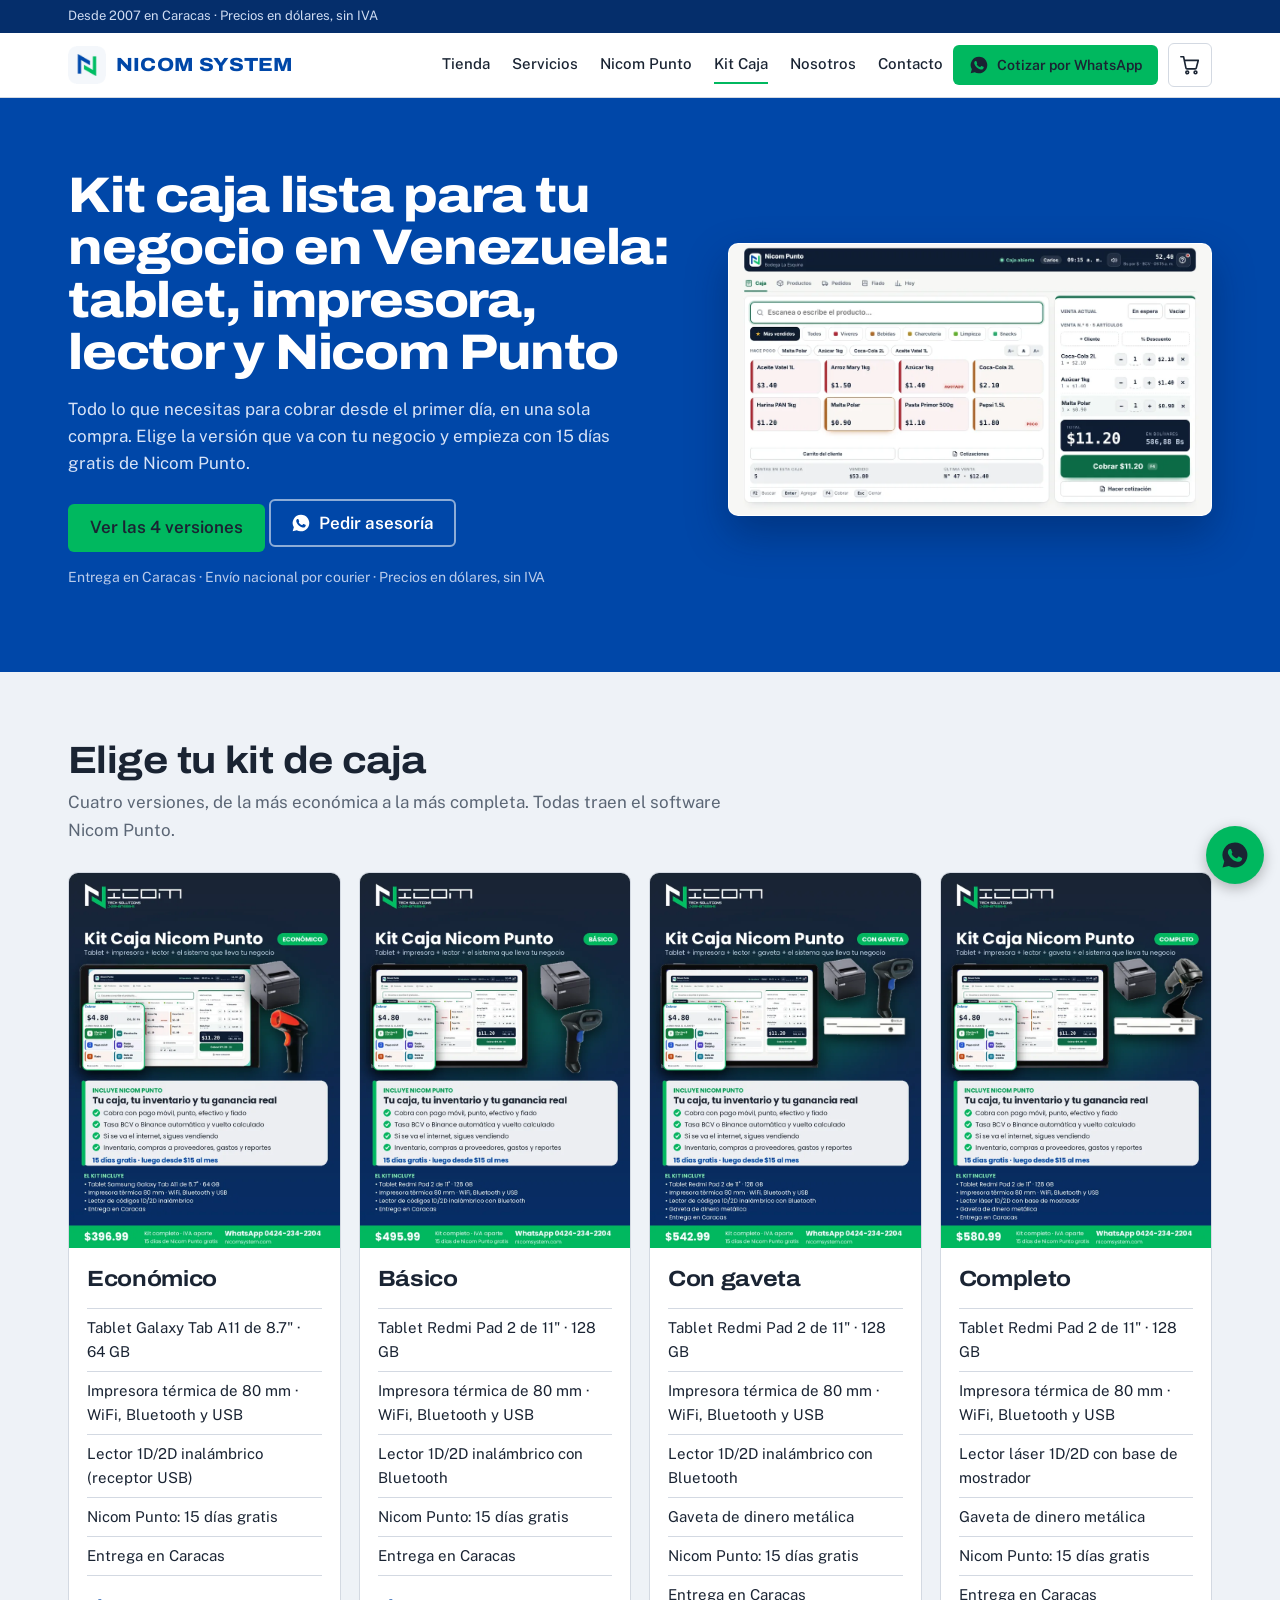
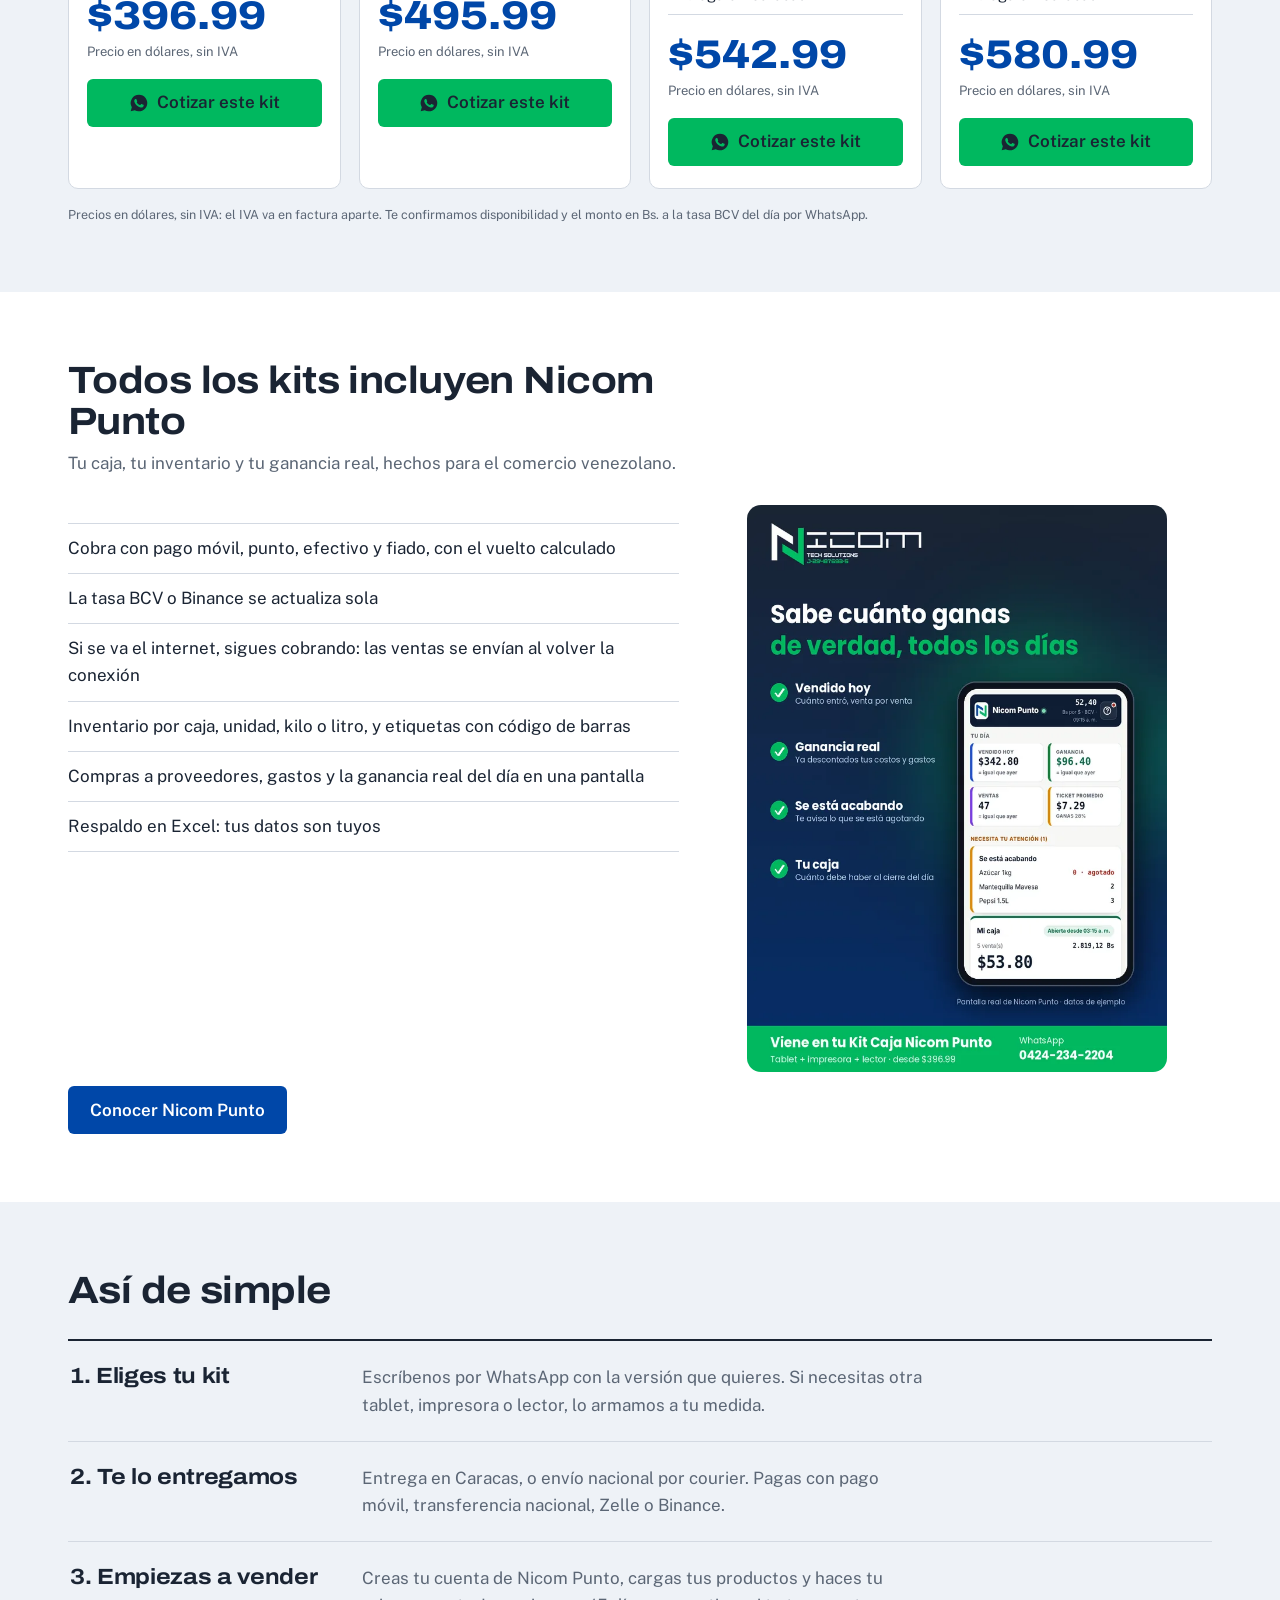
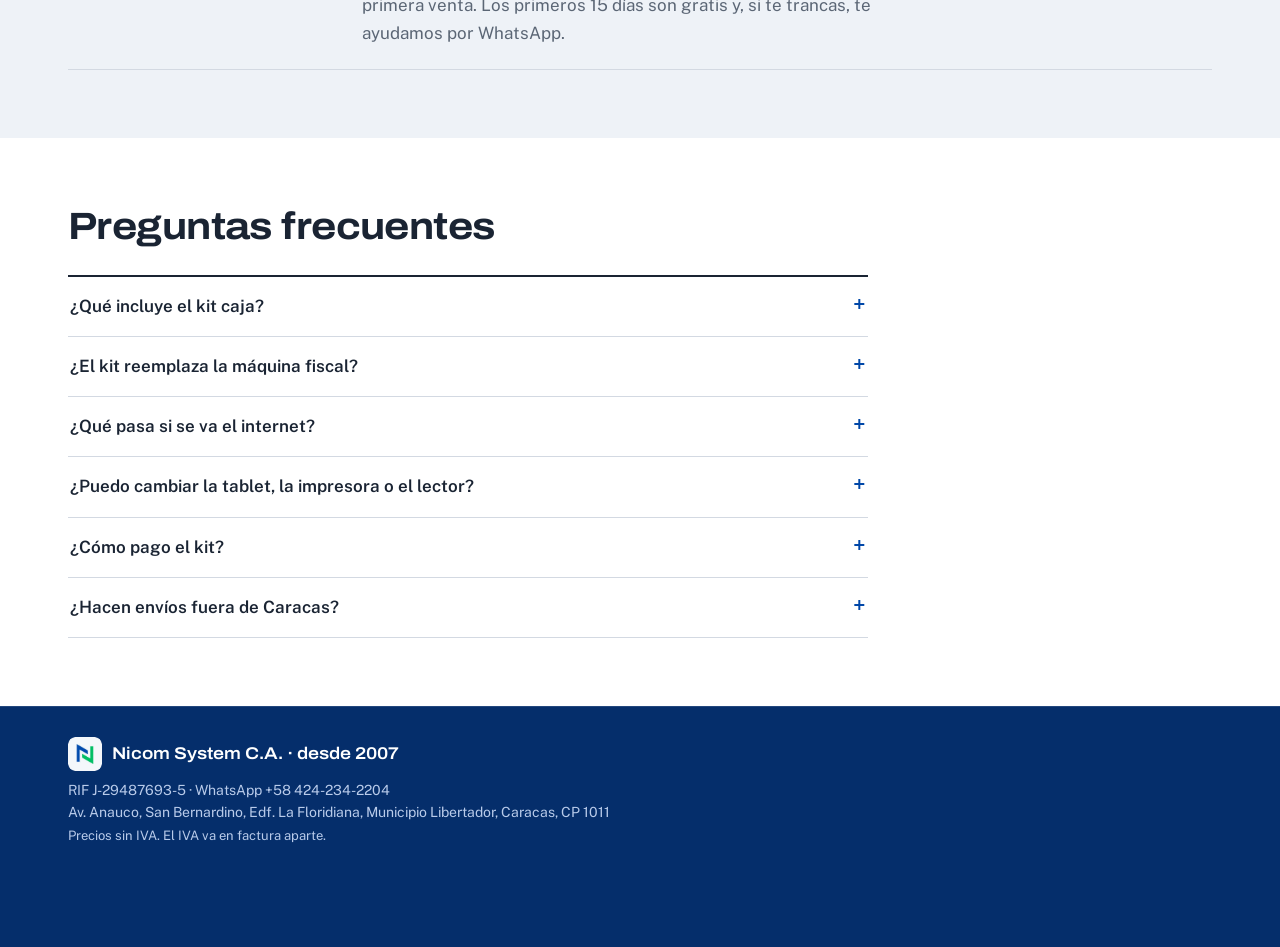
==== commit 96a5b462: "Add files via upload" ====
--- a/kit-caja.html
+++ b/kit-caja.html
@@ -44,14 +44,14 @@
   <div class="wrap nav">
     <a class="brand" href="./" aria-label="Nicom System C.A., inicio"><img src="img/logo-nicom.png" alt="Logo de Nicom System" width="38" height="38">NICOM SYSTEM</a>
     <nav class="menu" aria-label="Principal">
-      <a href="tienda.html">Tienda</a><a href="servicios.html">Servicios</a><a href="nicom-punto.html">Nicom Punto</a><a href="nosotros.html">Nosotros</a><a href="nosotros.html#contacto">Contacto</a>
+      <a href="tienda.html">Tienda</a><a href="servicios.html">Servicios</a><a href="nicom-punto.html">Nicom Punto</a><a href="kit-caja.html" aria-current="page">Kit Caja</a><a href="nosotros.html">Nosotros</a><a href="nosotros.html#contacto">Contacto</a>
     </nav>
     <a class="btn btn-verde btn-sm" data-wa="Hola Nicom System, quiero una cotización de: ____." href="#" rel="noopener"><svg class="wa" viewBox="0 0 24 24"><use href="#iwa"/></svg>Cotizar por WhatsApp</a>
     <button class="cart-btn" id="btnCarrito" aria-label="Ver pedido"><svg class="i" viewBox="0 0 24 24"><circle cx="9" cy="20" r="1.5"/><circle cx="18" cy="20" r="1.5"/><path d="M2 3h3l2.6 12.4a1 1 0 0 0 1 .8h9.2a1 1 0 0 0 1-.8L21 7H6"/></svg><b id="cartN" data-n="0"></b></button>
     <button class="burger" id="burger" aria-label="Abrir menú" aria-expanded="false"><svg class="i" viewBox="0 0 24 24"><path d="M3 6h18M3 12h18M3 18h18"/></svg></button>
   </div>
   <div class="mmenu" id="mmenu">
-    <a href="tienda.html">Tienda</a><a href="servicios.html">Servicios</a><a href="nicom-punto.html">Nicom Punto</a><a href="nosotros.html">Nosotros</a><a href="nosotros.html#contacto">Contacto</a>
+    <a href="tienda.html">Tienda</a><a href="servicios.html">Servicios</a><a href="nicom-punto.html">Nicom Punto</a><a href="kit-caja.html" aria-current="page">Kit Caja</a><a href="nosotros.html">Nosotros</a><a href="nosotros.html#contacto">Contacto</a>
     <a class="btn btn-verde" data-wa="Hola Nicom System, quiero una cotización de: ____." href="#" rel="noopener">Cotizar por WhatsApp</a>
   </div>
 </header>
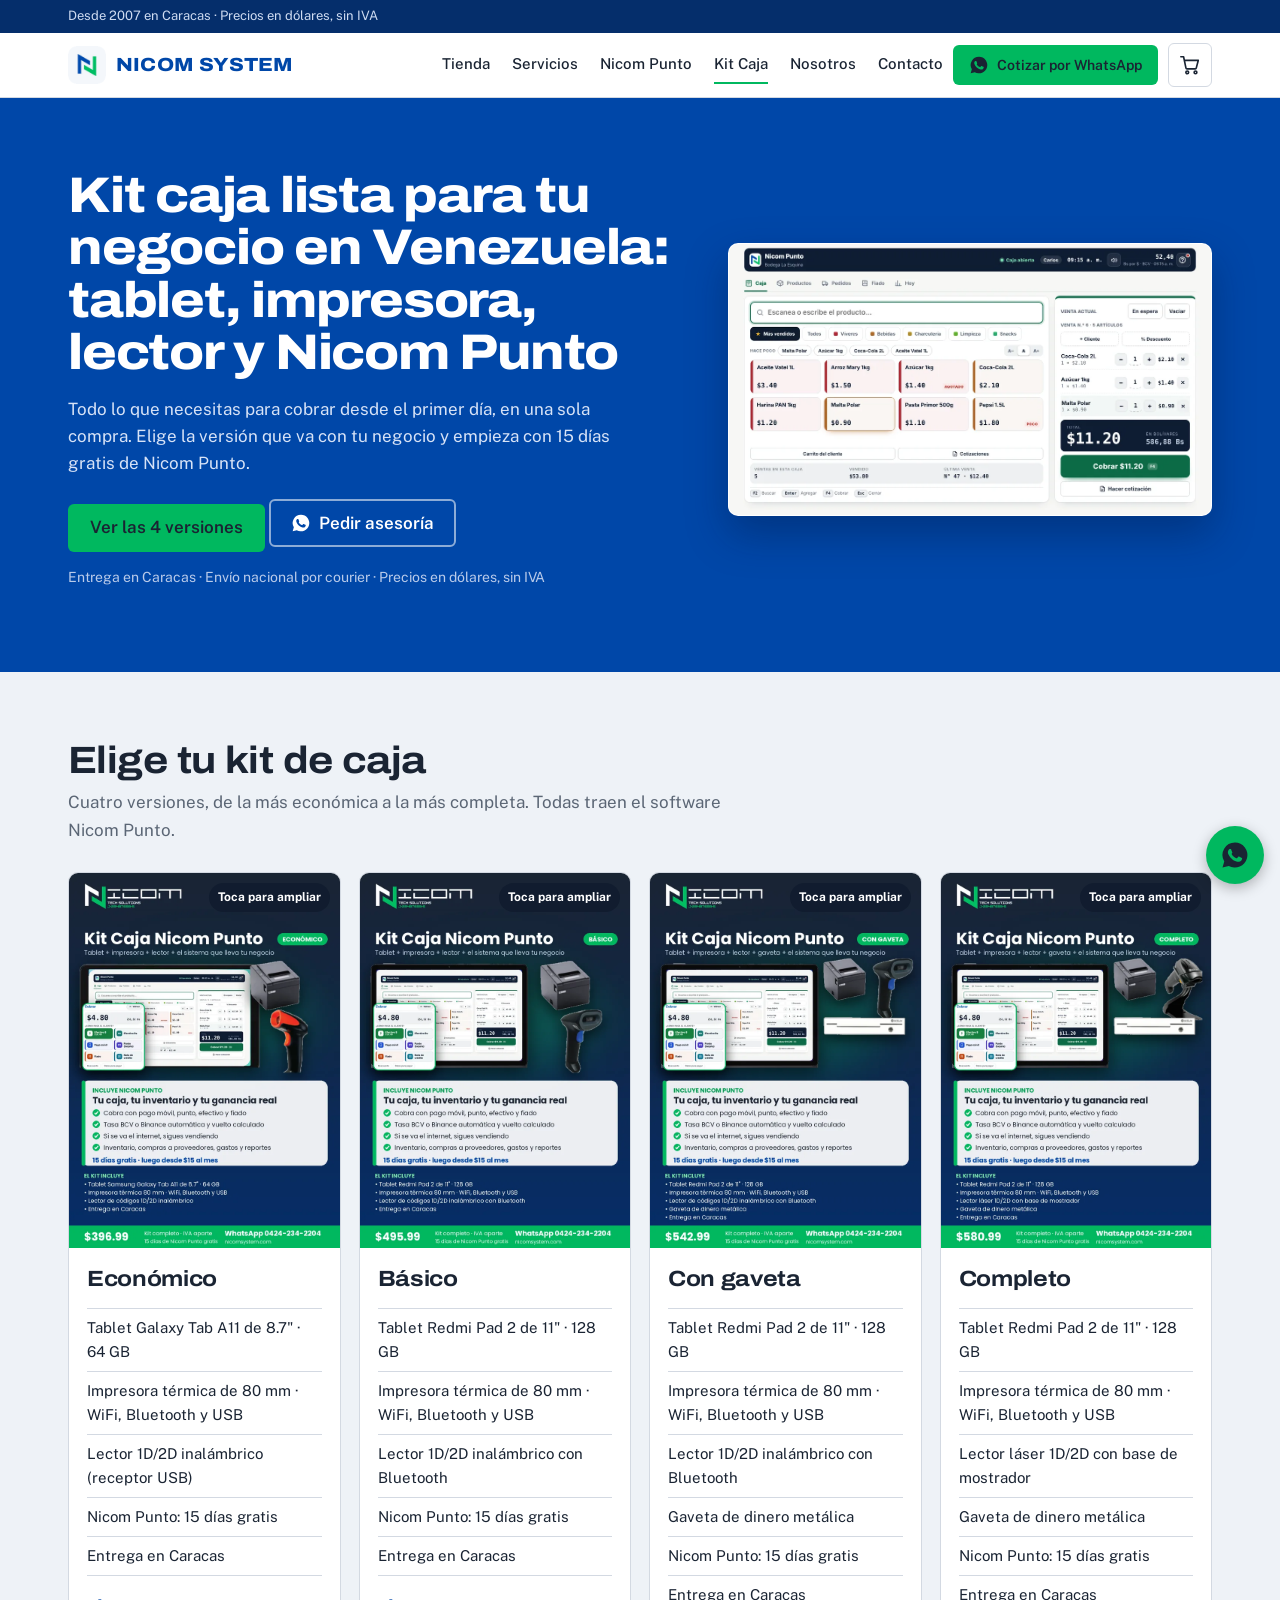
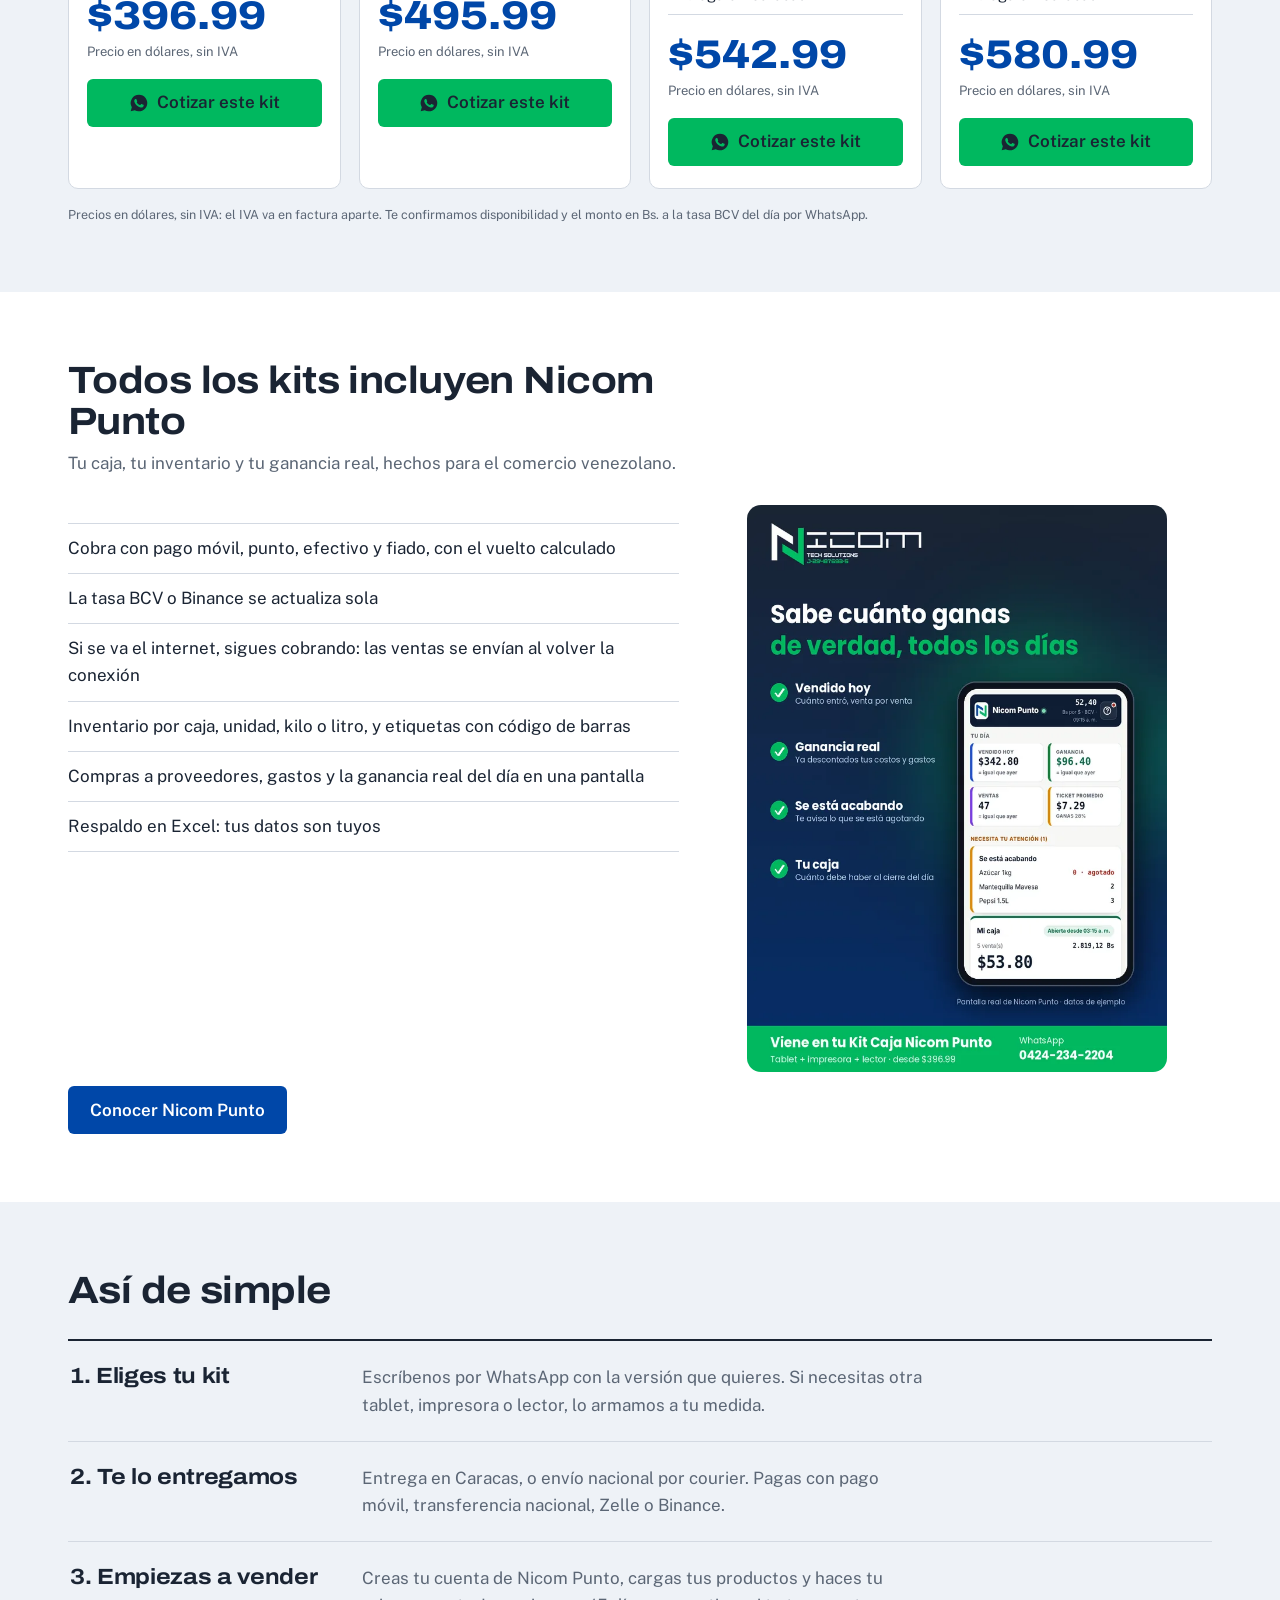
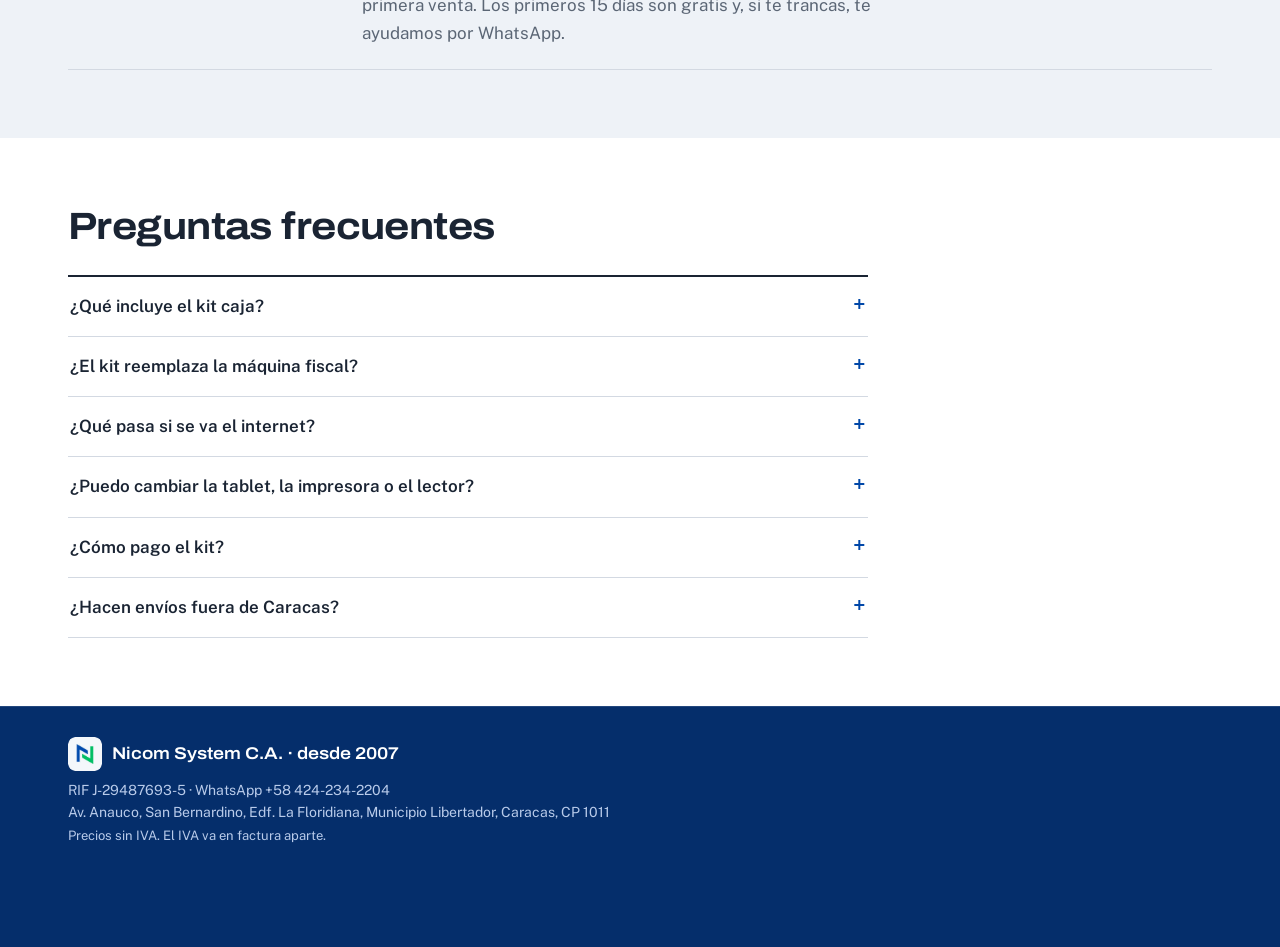
==== commit 04366f05: "Add files via upload" ====
--- a/kit-caja.html
+++ b/kit-caja.html
@@ -32,6 +32,16 @@
 .mini2{font-size:13px;color:var(--gris);margin-bottom:10px}
 .punto-g{display:grid;gap:24px;grid-template-columns:1fr;align-items:start}
 .punto-img img{width:100%;max-width:420px;height:auto;border-radius:14px;display:block;margin:0 auto}
+.kit img[data-grande]{cursor:zoom-in;transition:transform .25s ease}
+.kit:hover img[data-grande]{transform:scale(1.04)}
+.kit{position:relative}
+.kit-zoom{position:absolute;top:10px;right:10px;background:rgba(15,27,45,.8);color:#fff;font-size:12px;font-weight:700;padding:5px 9px;border-radius:99px;pointer-events:none}
+.kit-img{overflow:hidden;position:relative}
+.lbx{position:fixed;inset:0;z-index:9999;background:rgba(7,14,26,.92);display:none;align-items:center;justify-content:center;padding:16px;cursor:zoom-out}
+.lbx.on{display:flex}
+.lbx img{max-width:100%;max-height:100%;width:auto;height:auto;border-radius:10px;box-shadow:0 10px 50px rgba(0,0,0,.6)}
+.lbx-x{position:absolute;top:14px;right:18px;background:#fff;color:#0f1b2d;border:0;border-radius:99px;font-size:15px;font-weight:700;padding:9px 16px;cursor:pointer}
+@media(hover:none){.kit:hover img[data-grande]{transform:none}}
 @media(min-width:700px){.kits{grid-template-columns:1fr 1fr}}
 @media(min-width:1000px){.kits{grid-template-columns:repeat(4,1fr)}.punto-g{grid-template-columns:1.2fr 1fr}}
 </style>
@@ -78,7 +88,7 @@
     <div class="sec-head"><h2>Elige tu kit de caja</h2><p>Cuatro versiones, de la más económica a la más completa. Todas traen el software Nicom Punto.</p></div>
     <div class="kits">
       <article class="kit" data-kit="Kit Caja Nicom Punto Económico">
-        <img src="img/kit-economico.webp" width="720" height="1000" loading="lazy" alt="Kit Caja Nicom Punto Económico: tablet, impresora térmica de 80 mm, lector de códigos de barras con Nicom Punto">
+        <div class="kit-img"><img src="img/kit-economico.webp" data-grande="img/kit-economico-grande.webp" width="720" height="1000" loading="lazy" alt="Kit Caja Nicom Punto Económico: tablet, impresora térmica de 80 mm, lector de códigos de barras con Nicom Punto"><span class="kit-zoom">Toca para ampliar</span></div>
         <div class="kit-b">
           <h3>Económico</h3>
           <ul class="lista">
@@ -94,7 +104,7 @@
         </div>
       </article>
       <article class="kit" data-kit="Kit Caja Nicom Punto Básico">
-        <img src="img/kit-basico.webp" width="720" height="1000" loading="lazy" alt="Kit Caja Nicom Punto Básico: tablet, impresora térmica de 80 mm, lector de códigos de barras con Nicom Punto">
+        <div class="kit-img"><img src="img/kit-basico.webp" data-grande="img/kit-basico-grande.webp" width="720" height="1000" loading="lazy" alt="Kit Caja Nicom Punto Básico: tablet, impresora térmica de 80 mm, lector de códigos de barras con Nicom Punto"><span class="kit-zoom">Toca para ampliar</span></div>
         <div class="kit-b">
           <h3>Básico</h3>
           <ul class="lista">
@@ -110,7 +120,7 @@
         </div>
       </article>
       <article class="kit" data-kit="Kit Caja Nicom Punto con Gaveta">
-        <img src="img/kit-con-gaveta.webp" width="720" height="1000" loading="lazy" alt="Kit Caja Nicom Punto con Gaveta: tablet, impresora térmica de 80 mm, lector de códigos de barras y gaveta de dinero con Nicom Punto">
+        <div class="kit-img"><img src="img/kit-con-gaveta.webp" data-grande="img/kit-con-gaveta-grande.webp" width="720" height="1000" loading="lazy" alt="Kit Caja Nicom Punto con Gaveta: tablet, impresora térmica de 80 mm, lector de códigos de barras y gaveta de dinero con Nicom Punto"><span class="kit-zoom">Toca para ampliar</span></div>
         <div class="kit-b">
           <h3>Con gaveta</h3>
           <ul class="lista">
@@ -126,7 +136,7 @@
         </div>
       </article>
       <article class="kit" data-kit="Kit Caja Nicom Punto Completo">
-        <img src="img/kit-completo.webp" width="720" height="1000" loading="lazy" alt="Kit Caja Nicom Punto Completo: tablet, impresora térmica de 80 mm, lector de códigos de barras y gaveta de dinero con Nicom Punto">
+        <div class="kit-img"><img src="img/kit-completo.webp" data-grande="img/kit-completo-grande.webp" width="720" height="1000" loading="lazy" alt="Kit Caja Nicom Punto Completo: tablet, impresora térmica de 80 mm, lector de códigos de barras y gaveta de dinero con Nicom Punto"><span class="kit-zoom">Toca para ampliar</span></div>
         <div class="kit-b">
           <h3>Completo</h3>
           <ul class="lista">
@@ -258,6 +268,23 @@
 <script src="nicom.js?v=10" defer></script>
 <script>
 (function(){
+  var lb=document.createElement('div');lb.className='lbx';lb.setAttribute('role','dialog');lb.setAttribute('aria-label','Imagen ampliada');
+  lb.innerHTML='<button class="lbx-x" type="button">Cerrar ✕</button><img alt="">';document.body.appendChild(lb);
+  var im=lb.querySelector('img');
+  function abrir(src,alt){im.src=src;im.alt=alt||'';lb.classList.add('on');document.body.style.overflow='hidden'}
+  function cerrar(){lb.classList.remove('on');document.body.style.overflow='';im.removeAttribute('src')}
+  lb.addEventListener('click',cerrar);
+  document.addEventListener('keydown',function(e){if(e.key==='Escape')cerrar()});
+  document.querySelectorAll('img[data-grande]').forEach(function(el){
+    el.setAttribute('tabindex','0');el.setAttribute('role','button');
+    el.addEventListener('click',function(){abrir(el.getAttribute('data-grande'),el.alt)});
+    el.addEventListener('keydown',function(e){if(e.key==='Enter'||e.key===' '){e.preventDefault();abrir(el.getAttribute('data-grande'),el.alt)}});
+  });
+})();
+</script>
+
+<script>
+(function(){
   var URL='https://tkhzuopapvclmcgxyood.supabase.co',KEY='eyJhbGciOiJIUzI1NiIsInR5cCI6IkpXVCJ9.eyJpc3MiOiJzdXBhYmFzZSIsInJlZiI6InRraHp1b3BhcHZjbG1jZ3h5b29kIiwicm9sZSI6ImFub24iLCJpYXQiOjE3ODgyMDAzNTIsImV4cCI6MjEwMzc3NjM1Mn0.26o1jnPJzcokhweNiMpOB5A3rsUE3ZjxVV9YucD9ByU',SLUG='nicom';
   fetch(URL+'/rest/v1/vista_catalogo_publico?select=nombre,precio_efectivo_usd,precio_bs,stock&tenant_slug=eq.'+SLUG+'&nombre=ilike.Kit%20Caja%20Nicom%20Punto*',{headers:{apikey:KEY,Authorization:'Bearer '+KEY}})
   .then(function(r){return r.json()}).then(function(rows){
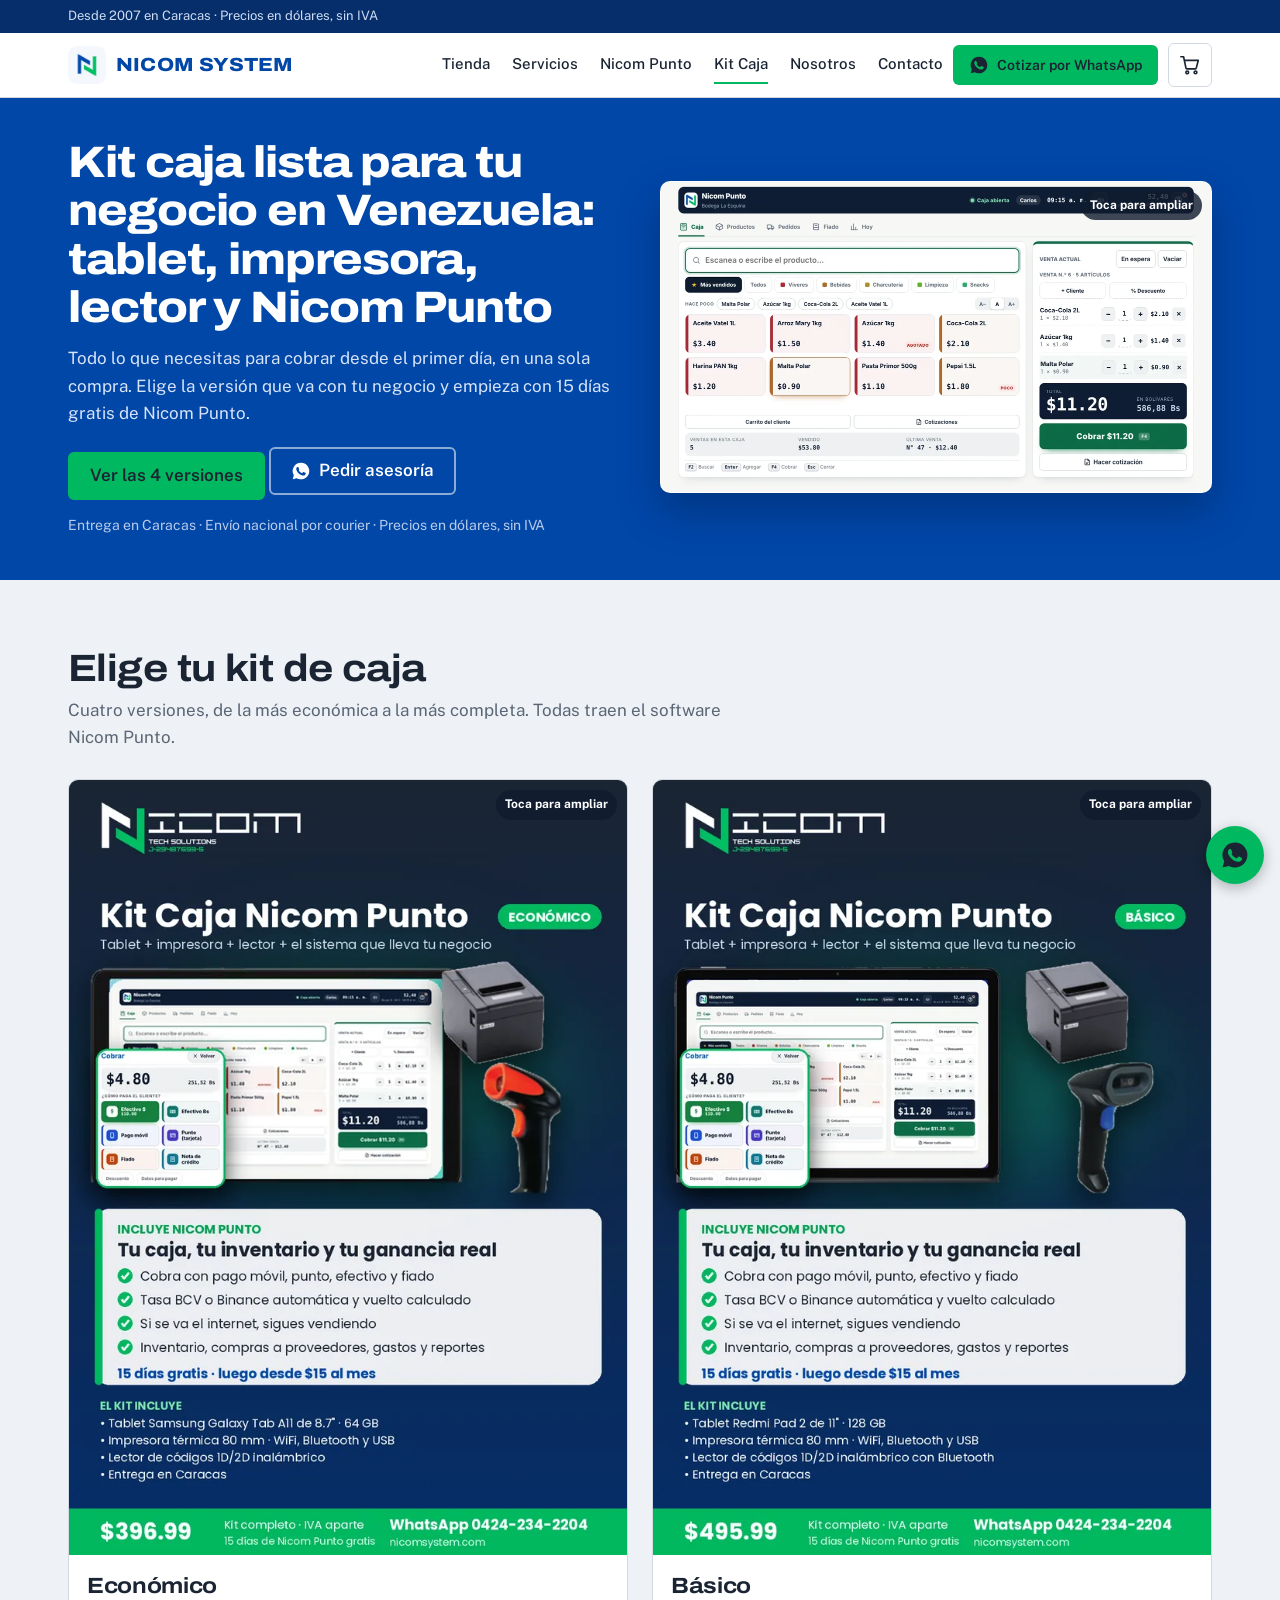
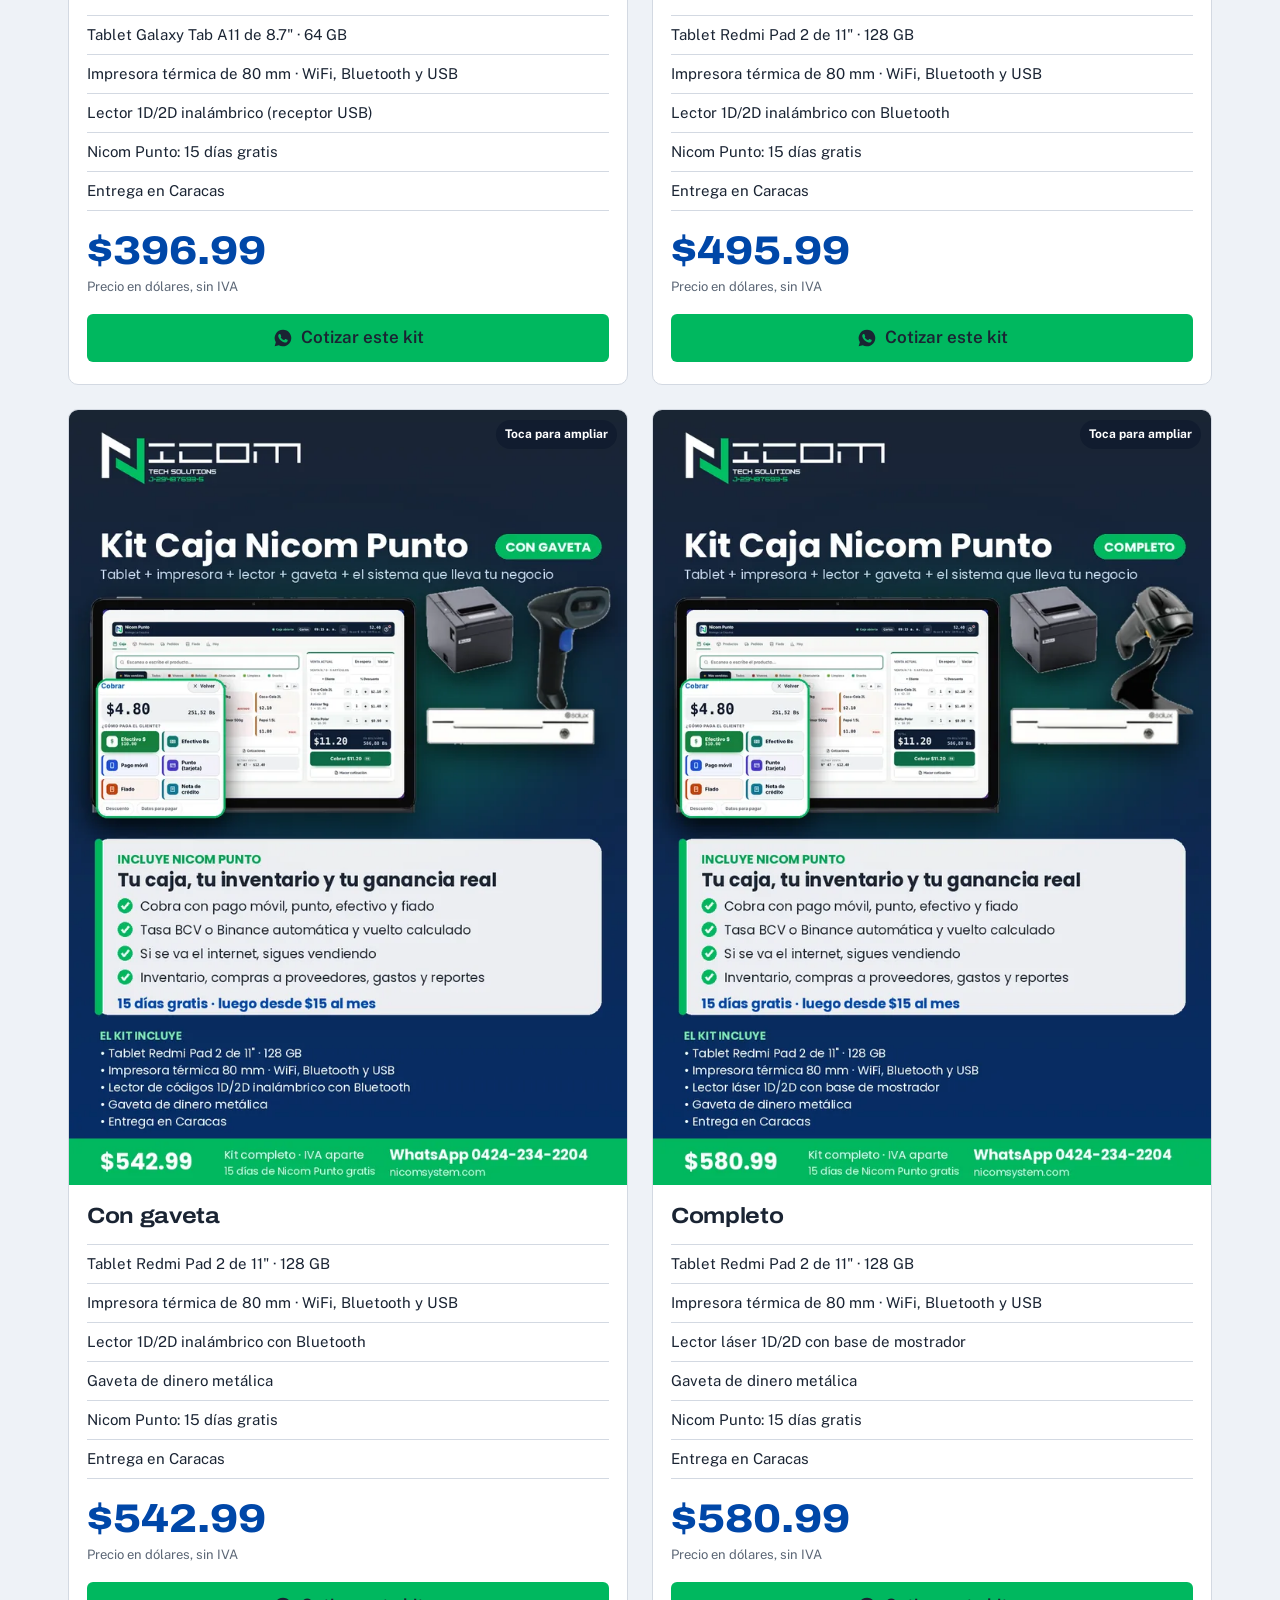
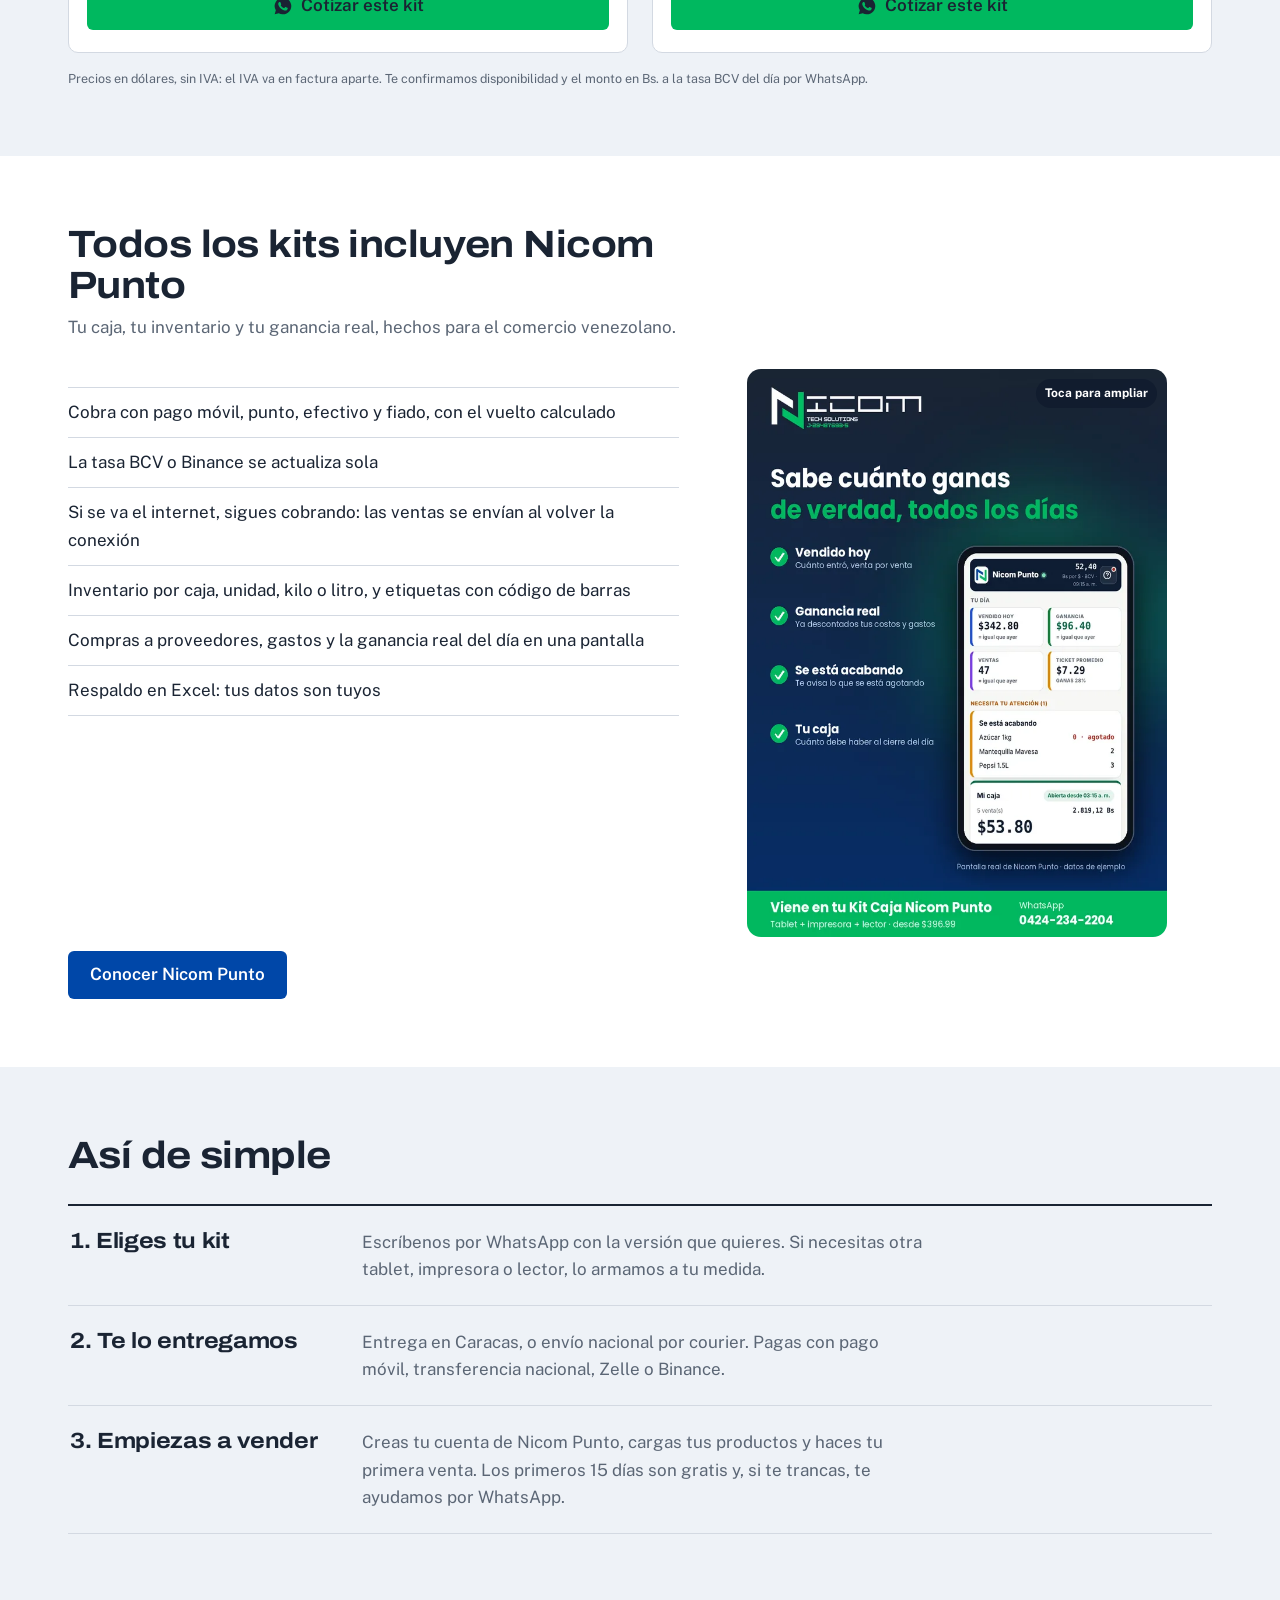
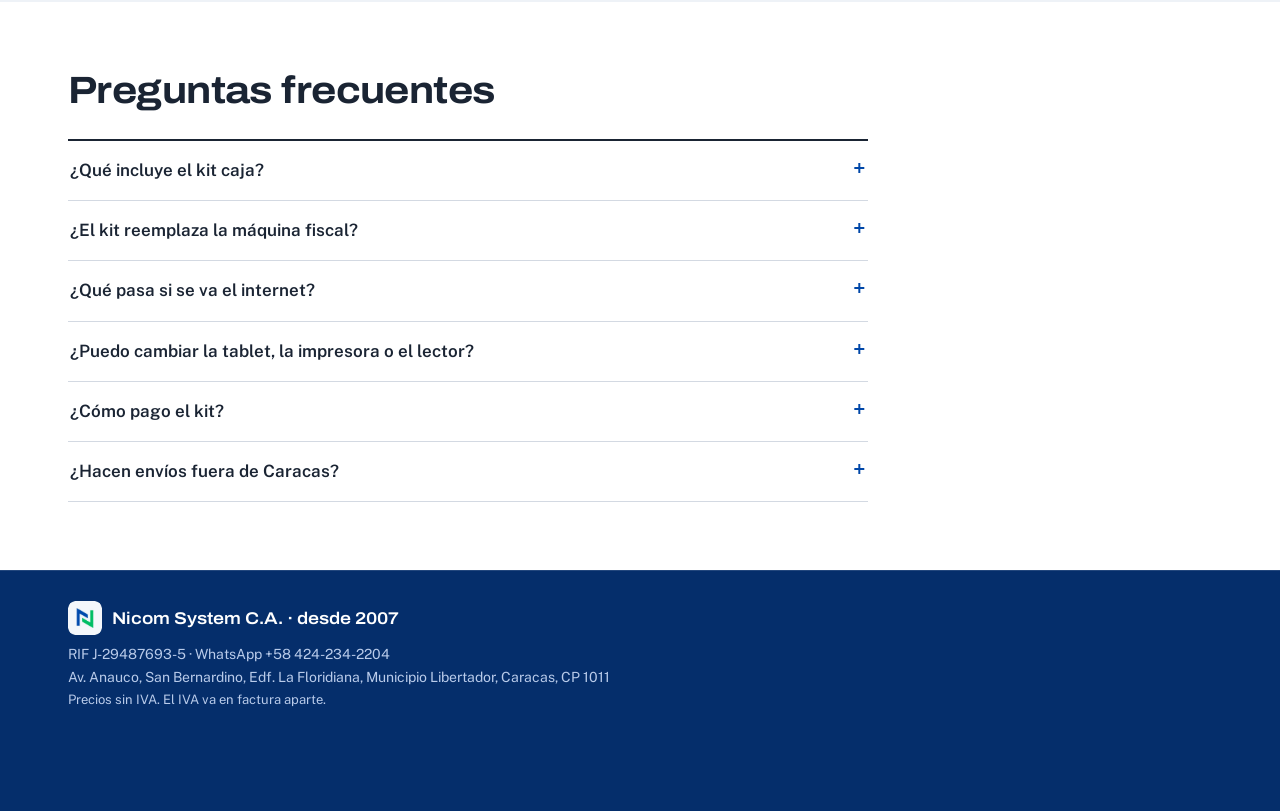
==== commit 1332e239: "Add files via upload" ====
--- a/kit-caja.html
+++ b/kit-caja.html
@@ -42,8 +42,12 @@
 .lbx img{max-width:100%;max-height:100%;width:auto;height:auto;border-radius:10px;box-shadow:0 10px 50px rgba(0,0,0,.6)}
 .lbx-x{position:absolute;top:14px;right:18px;background:#fff;color:#0f1b2d;border:0;border-radius:99px;font-size:15px;font-weight:700;padding:9px 16px;cursor:pointer}
 @media(hover:none){.kit:hover img[data-grande]{transform:none}}
+@media(min-width:900px){.hero{padding:40px 0 44px}.hero .h1-punto{font-size:44px;line-height:1.1}.hero-g{grid-template-columns:minmax(0,1fr) minmax(0,1fr);gap:40px}.hero p.sub{max-width:none;margin:14px 0 20px}}
+.shot-hero img[data-grande],.punto-img img[data-grande]{cursor:zoom-in;transition:transform .25s ease}
+.shot-hero:hover img[data-grande],.punto-img:hover img[data-grande]{transform:scale(1.02)}
+@media(hover:none){.shot-hero:hover img[data-grande],.punto-img:hover img[data-grande]{transform:none}}
 @media(min-width:700px){.kits{grid-template-columns:1fr 1fr}}
-@media(min-width:1000px){.kits{grid-template-columns:repeat(4,1fr)}.punto-g{grid-template-columns:1.2fr 1fr}}
+@media(min-width:1000px){.kits{grid-template-columns:repeat(2,1fr);gap:24px}.punto-g{grid-template-columns:1.2fr 1fr}}
 </style>
 </head>
 <body>
@@ -78,7 +82,7 @@
       <a class="btn btn-linea" data-wa="Hola Nicom System, quiero armar mi kit de caja. ¿Me asesoran?" href="#" rel="noopener"><svg class="wa" viewBox="0 0 24 24"><use href="#iwa"/></svg>Pedir asesoría</a>
       <p class="mini">Entrega en Caracas · Envío nacional por courier · Precios en dólares, sin IVA</p>
     </div>
-    <div class="shot-hero"><img src="img/pc-caja.webp" width="1100" height="619" alt="Pantalla de caja de Nicom Punto con productos, carrito y total en dólares y bolívares"></div>
+    <div class="shot-hero" style="position:relative"><img src="img/pc-caja.webp" data-grande="img/pc-caja.webp" width="1100" height="619" alt="Pantalla de caja de Nicom Punto con productos, carrito y total en dólares y bolívares"><span class="kit-zoom">Toca para ampliar</span></div>
   </div>
 </section>
 
@@ -169,7 +173,7 @@
         <li>Compras a proveedores, gastos y la ganancia real del día en una pantalla</li>
         <li>Respaldo en Excel: tus datos son tuyos</li>
       </ul>
-      <div class="punto-img"><img src="img/nicom-punto-ganancia.webp" width="720" height="973" loading="lazy" alt="Pantalla Hoy de Nicom Punto: vendido, ganancia, ventas y productos que se agotan"></div>
+      <div class="punto-img" style="position:relative;max-width:420px;margin:0 auto"><img src="img/nicom-punto-ganancia.webp" data-grande="img/nicom-punto-ganancia.webp" width="720" height="973" loading="lazy" alt="Pantalla Hoy de Nicom Punto: vendido, ganancia, ventas y productos que se agotan"><span class="kit-zoom">Toca para ampliar</span></div>
     </div>
     <p style="margin-top:14px"><a class="btn btn-azul" href="nicom-punto.html">Conocer Nicom Punto</a></p>
   </div>
